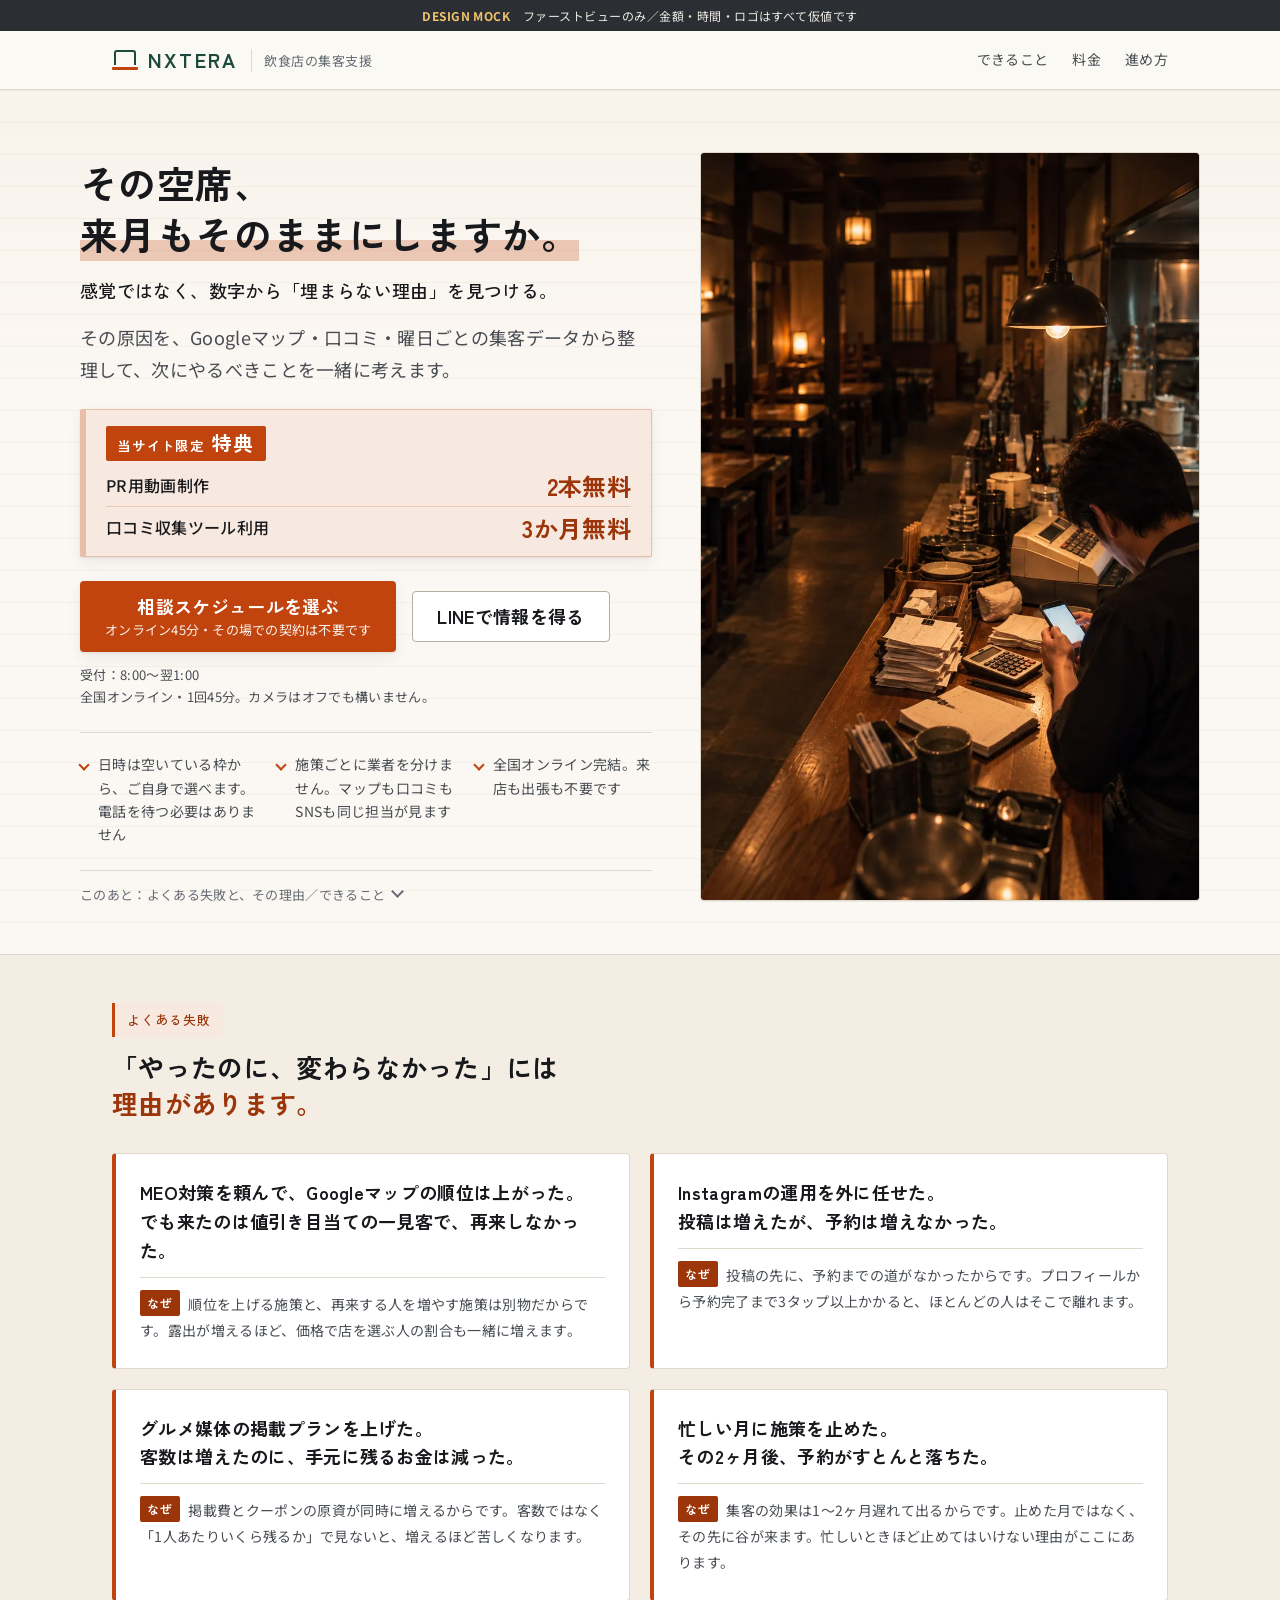
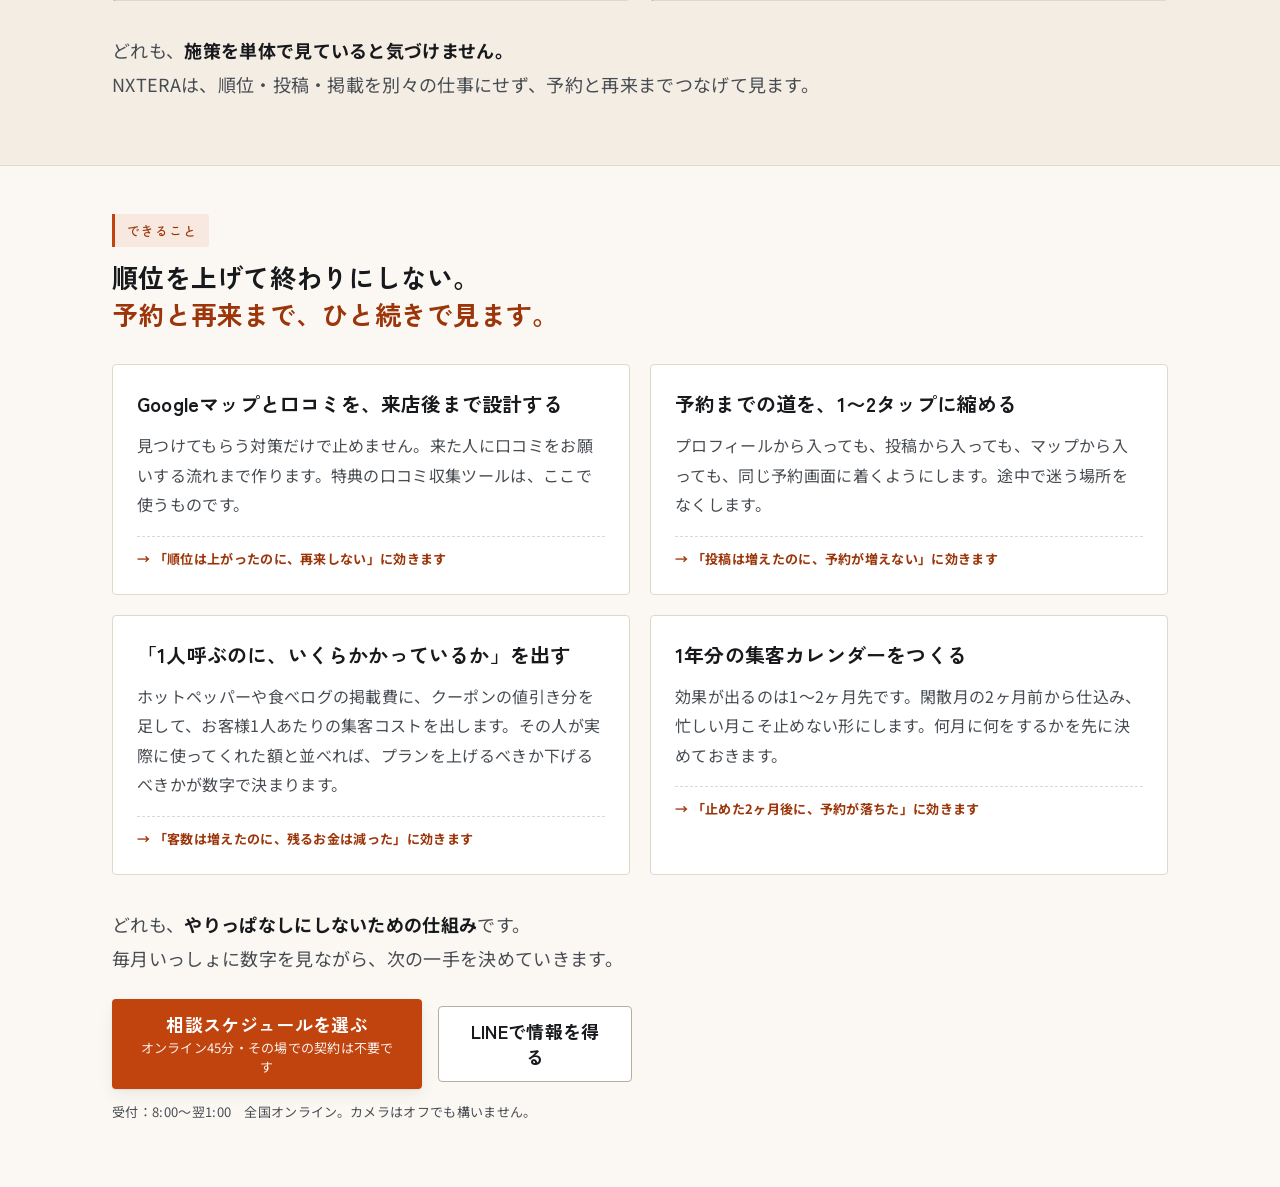
==== Duo_LPモック/01-shukyaku-inshoku.html @ 99664221 "Rewrite the unclear capability heading in plain words 「媒体費を、1人あたり残る額で判断する」は業界側の言葉で、読み手に伝わらない。 「媒体費」→" ====
<!doctype html>
<!--
  ============================================================
  NXTERA / 集客LP（飲食）— ファーストビューのみのデザインモックです。
  ページ全体ではなく、1画面目の見え方を確認するためのファイルです。

  【仮値の注記】
   - ロゴ「NXTERA」はテキスト仮置き。マークはCSS図形の仮組みです。
   - 相談時間「45分」は仮値です。
   - 受付時間「8:00〜翌1:00」は仮値です。時間帯を絞らず、
     営業実態の異なる店でも枠が見つかる形にしています。
   - 写真は使用していません（外部画像の読み込みなし）。PC右カラムは
     構図を示すためのインラインSVGの線画で、本番は同構図の写真に差し替え前提。
   - 実績数値（導入店舗数・削減率等）は意図的に一切掲載していません。
  ============================================================
-->
<html lang="ja">
<head>
<meta charset="utf-8">
<meta name="viewport" content="width=device-width, initial-scale=1">
<title>NXTERA｜集客LP（飲食）FVモック</title>
<link rel="preconnect" href="https://fonts.googleapis.com">
<link rel="preconnect" href="https://fonts.gstatic.com" crossorigin>
<link href="https://fonts.googleapis.com/css2?family=Noto+Sans+JP:wght@400;500;700&family=Zen+Kaku+Gothic+New:wght@400;500;700&display=swap" rel="stylesheet">
<link rel="stylesheet" href="tokens.css">
</head>
<body data-domain="inshoku">

<p class="mockflag"><b>DESIGN MOCK</b>　ファーストビューのみ／金額・時間・ロゴはすべて仮値です</p>

<header class="hd">
  <div class="wrap hd__in">
    <a class="logo" href="#"><span class="logo__mark" aria-hidden="true"></span>
      <span class="logo__txt">
        <span class="logo__type">NXTERA</span>
      </span>
      <span class="logo__sub">飲食店の集客支援</span>
    </a>
    <nav class="hd__nav">
      <a href="#">できること</a>
      <a href="#">料金</a>
      <a href="#">進め方</a>
    </nav>
  </div>
</header>

<main class="fv">
  <div class="wrap fv__in">

    <div>
      <h1 class="catch">その空席、<br><em>来月もそのままにしますか。</em></h1>

      <p class="catch-sub">感覚ではなく、数字から「埋まらない理由」を見つける。</p>

      <p class="sub">その原因を、Googleマップ・口コミ・曜日ごとの集客データから整理して、次にやるべきことを一緒に考えます。</p>

      <div class="komi komi--strong">
        <div class="komi__body">
          <p class="komi__lead"><span class="komi__lead-s">当サイト限定</span><span class="komi__lead-b">特典</span></p>
          <ul class="komi__list">
            <li><span class="komi__item">PR用動画制作</span><span class="komi__q">2本無料</span></li>
            <li><span class="komi__item">口コミ収集ツール利用</span><span class="komi__q">3か月無料</span></li>
          </ul>
        </div>
      </div>

      <div class="ctas">
        <a class="btn btn--main" href="05-shindan-yoyaku.html#yoyaku">相談スケジュールを選ぶ
          <span class="btn__note">オンライン45分・その場での契約は不要です</span>
        </a>
        <a class="btn btn--sub" href="#">LINEで情報を得る</a>
      </div>

      <p class="ctanote">受付：8:00〜翌1:00<br>全国オンライン・1回45分。カメラはオフでも構いません。</p>

      <div class="trust">
        <ul>
          <li>日時は空いている枠から、ご自身で選べます。電話を待つ必要はありません</li>
          <li>施策ごとに業者を分けません。マップも口コミもSNSも同じ担当が見ます</li>
          <li>全国オンライン完結。来店も出張も不要です</li>
        </ul>
      </div>


      <p class="more">このあと：よくある失敗と、その理由／できること</p>
    </div>

    <!-- ビジュアル枠：外部画像は一切読み込まず、インラインSVGの線画で構図を示す -->
    <aside class="shot" aria-label="閉店後のカウンターで締め作業をする店主の写真">
      <img class="shot__img" src="images/01-inshoku-hero-v.webp"
           width="880" height="1320" loading="eager" decoding="async"
           alt="閉店後の居酒屋のカウンター。消灯した客席を背に、伝票の束と電卓を前にしてスマートフォンを見る店主。">

    </aside>

  </div>
</main>

<section class="sec" id="shippai">
  <div class="wrap">
    <p class="eyebrow">よくある失敗</p>
    <h2 class="sec__h">「やったのに、変わらなかった」には<br><em>理由があります。</em></h2>

    <ul class="fails">
      <li class="fail">
        <p class="fail__q">MEO対策を頼んで、Googleマップの順位は上がった。<br>でも来たのは値引き目当ての一見客で、再来しなかった。</p>
        <p class="fail__a"><span class="fail__mark">なぜ</span>順位を上げる施策と、再来する人を増やす施策は別物だからです。露出が増えるほど、価格で店を選ぶ人の割合も一緒に増えます。</p>
      </li>
      <li class="fail">
        <p class="fail__q">Instagramの運用を外に任せた。<br>投稿は増えたが、予約は増えなかった。</p>
        <p class="fail__a"><span class="fail__mark">なぜ</span>投稿の先に、予約までの道がなかったからです。プロフィールから予約完了まで3タップ以上かかると、ほとんどの人はそこで離れます。</p>
      </li>
      <li class="fail">
        <p class="fail__q">グルメ媒体の掲載プランを上げた。<br>客数は増えたのに、手元に残るお金は減った。</p>
        <p class="fail__a"><span class="fail__mark">なぜ</span>掲載費とクーポンの原資が同時に増えるからです。客数ではなく「1人あたりいくら残るか」で見ないと、増えるほど苦しくなります。</p>
      </li>
      <li class="fail">
        <p class="fail__q">忙しい月に施策を止めた。<br>その2ヶ月後、予約がすとんと落ちた。</p>
        <p class="fail__a"><span class="fail__mark">なぜ</span>集客の効果は1〜2ヶ月遅れて出るからです。止めた月ではなく、その先に谷が来ます。忙しいときほど止めてはいけない理由がここにあります。</p>
      </li>
    </ul>

    <p class="sec__close">どれも、<b>施策を単体で見ていると気づけません。</b><br>
    NXTERAは、順位・投稿・掲載を別々の仕事にせず、予約と再来までつなげて見ます。</p>

  </div>
</section>

<section class="sec sec--alt" id="shien">
  <div class="wrap">
    <p class="eyebrow">できること</p>
    <h2 class="sec__h">順位を上げて終わりにしない。<br><em>予約と再来まで、ひと続きで見ます。</em></h2>

    <ul class="shien">
      <li class="card">
        <h3 class="card__h">Googleマップと口コミを、来店後まで設計する</h3>
        <p class="card__d">見つけてもらう対策だけで止めません。来た人に口コミをお願いする流れまで作ります。特典の口コミ収集ツールは、ここで使うものです。</p>
        <p class="card__to">「順位は上がったのに、再来しない」に効きます</p>
      </li>
      <li class="card">
        <h3 class="card__h">予約までの道を、1〜2タップに縮める</h3>
        <p class="card__d">プロフィールから入っても、投稿から入っても、マップから入っても、同じ予約画面に着くようにします。途中で迷う場所をなくします。</p>
        <p class="card__to">「投稿は増えたのに、予約が増えない」に効きます</p>
      </li>
      <li class="card">
        <h3 class="card__h">「1人呼ぶのに、いくらかかっているか」を出す</h3>
        <p class="card__d">ホットペッパーや食べログの掲載費に、クーポンの値引き分を足して、お客様1人あたりの集客コストを出します。その人が実際に使ってくれた額と並べれば、プランを上げるべきか下げるべきかが数字で決まります。</p>
        <p class="card__to">「客数は増えたのに、残るお金は減った」に効きます</p>
      </li>
      <li class="card">
        <h3 class="card__h">1年分の集客カレンダーをつくる</h3>
        <p class="card__d">効果が出るのは1〜2ヶ月先です。閑散月の2ヶ月前から仕込み、忙しい月こそ止めない形にします。何月に何をするかを先に決めておきます。</p>
        <p class="card__to">「止めた2ヶ月後に、予約が落ちた」に効きます</p>
      </li>
    </ul>

    <p class="sec__close">どれも、<b>やりっぱなしにしないための仕組み</b>です。<br>
    毎月いっしょに数字を見ながら、次の一手を決めていきます。</p>

    <div class="ctas ctas--center">
      <a class="btn btn--main" href="05-shindan-yoyaku.html#yoyaku">相談スケジュールを選ぶ
        <span class="btn__note">オンライン45分・その場での契約は不要です</span>
      </a>
      <a class="btn btn--sub" href="#">LINEで情報を得る</a>
    </div>
    <p class="ctanote ctanote--center">受付：8:00〜翌1:00　全国オンライン。カメラはオフでも構いません。</p>
  </div>
</section>

<!-- SP固定CTAバー：3ラベル -->
<nav class="bar" aria-label="主要アクション">
  <a class="bar__s" href="#">LINEで<br>情報</a>
  <a class="bar__p" href="05-shindan-yoyaku.html#yoyaku">日程を選ぶ<small>8:00〜翌1:00</small></a>
  <a class="bar__s" href="#shippai">よくある<br>失敗</a>
</nav>

</body>
</html>
---- Duo_LPモック/tokens.css ----
/* ============================================================
   NXTERA / デザイントークン + 共通コンポーネント
   これは「ファーストビューのみ」のデザインモック用スタイルです。
   数値・金額・時間はすべて仮値。実績数値は一切含みません。

   使い方:
     <body data-domain="inshoku|biyo|kotehi|shikin|shindan">
   トークン（--c-accent 系）の差し替えだけで領域を切り替えます。
   ============================================================ */

/* ---------- 1. Color ----------
   背景は紙のようなウォームオフホワイト。競合（MEO/SNS代行）に多い
   白地＋青紫グラデ＋蛍光オレンジCTAから距離を取るための土台。   */
:root{
  --c-bg:            #FAF8F4;   /* 紙 */
  --c-bg-sunk:       #F2EEE6;   /* 一段沈んだ面（帯・図の地） */
  --c-surface:       #FFFFFF;
  --c-ink:           #17191C;   /* 本文  on --c-bg = 約15.6:1 */
  --c-ink-2:         #474C52;   /* 副文  on --c-bg = 約8.4:1  */
  --c-ink-3:         #666C73;   /* 注記  on --c-bg = 約5.0:1  */
  --c-line:          #DED8CD;
  --c-line-strong:   #B6AE9F;

  /* ブランド色：深い墨緑。帳簿・実務・落ち着き。白文字で約10:1 */
  --c-brand:         #1E4A3D;
  --c-brand-deep:    #163A30;
  --c-brand-soft:    #E8EFEB;

  /* 領域アクセント（既定＝ブランド色） */
  --c-accent:        var(--c-brand);
  --c-accent-deep:   var(--c-brand-deep);
  --c-accent-soft:   var(--c-brand-soft);
  --c-on-accent:     #FFFFFF;

  /* 状態色 */
  --c-ok:            #1F6B45;
  --c-warn:          #8A5A12;
  --c-err:           #9B2C1F;
  --c-info:          #2B5C85;
  --c-focus:         #1B63C9;
  --c-disabled-bg:   #E6E2DA;
  --c-disabled-ink:  #8A8F95;   /* 非活性は意図的に低コントラスト */

  /* ---------- 2. Type ----------
     見出し = Zen Kaku Gothic New（字面が大きく、角がわずかに丸い。
     ゴシックの強さを保ちつつ威圧しない）
     本文  = Noto Sans JP（深夜のスマホ・小さめ表示でも読み負けない） */
  --f-head:'Zen Kaku Gothic New','Hiragino Kaku Gothic ProN','Yu Gothic Medium','Meiryo',sans-serif;
  --f-body:'Noto Sans JP','Hiragino Kaku Gothic ProN','Yu Gothic','Meiryo',sans-serif;
  --f-num:'Zen Kaku Gothic New','Helvetica Neue',Arial,sans-serif;

  /* 文字サイズ段階（本文は16px下限。40〜60代のオーナーが読者） */
  --fs-100: 12px;  /* 注記のみ。3行以上には使わない */
  --fs-200: 13px;
  --fs-300: 14px;
  --fs-400: 16px;  /* 本文 */
  --fs-500: 18px;
  --fs-600: 20px;
  --fs-700: 24px;
  --fs-800: clamp(26px, 7.2vw, 34px);   /* SPキャッチ */
  --fs-900: clamp(30px, 3.6vw, 46px);   /* PCキャッチ */

  --lh-tight: 1.34;
  --lh-base:  1.78;
  --ls-head:  0.01em;
  --ls-body:  0.02em;

  /* ---------- 3. Space（4px単位） ---------- */
  --s-1:4px;  --s-2:8px;  --s-3:12px; --s-4:16px; --s-5:20px;
  --s-6:24px; --s-8:32px; --s-10:40px; --s-12:48px; --s-16:64px;

  /* ---------- 4. Radius ----------
     角丸は最小限。丸め過ぎると「アプリっぽい軽さ」が出て
     コンサルの実務感が落ちるため、2/4/6pxの3段階だけ。 */
  --r-1:2px; --r-2:4px; --r-3:6px;

  /* ---------- 5. Shadow ----------
     影は"浮かせる"のではなく"紙が重なっている"程度。 */
  --sh-1:0 1px 0 rgba(23,25,28,.06);
  --sh-2:0 1px 2px rgba(23,25,28,.08), 0 6px 16px rgba(23,25,28,.06);
  --sh-bar:0 -1px 0 var(--c-line), 0 -8px 24px rgba(23,25,28,.08);

  --tap:48px;              /* 最小タップ領域 */
  --wrap:1120px;
  --bar-h:70px;            /* SP固定CTAバー高 */
}

/* ---------- 領域別トークン差し替え ---------- */
body[data-domain="inshoku"]{        /* 飲食：炭火・窯の赤茶。食欲と活気 */
  --c-accent:#C1440E; --c-accent-deep:#9C360A; --c-accent-soft:#F7E9E0;
  --c-bg:#FBF8F3; --c-bg-sunk:#F4EDE4;
}
body[data-domain="biyo"]{           /* 理美容：くすんだ青灰。清潔感と洗練 */
  --c-accent:#46707F; --c-accent-deep:#375A67; --c-accent-soft:#E6EDEF;
  --c-bg:#F9F9F7; --c-bg-sunk:#EFF0EE;
}
body[data-domain="kotehi"]{         /* 固定費：真鍮・書類の琥珀 */
  --c-accent:#9A6410; --c-accent-deep:#7C500B; --c-accent-soft:#F4ECDC;
}
body[data-domain="shikin"]{         /* 資金繰り：濃紺。金融機関の文脈 */
  --c-accent:#2F5D8C; --c-accent-deep:#264B71; --c-accent-soft:#E5EBF2;
}
body[data-domain="shindan"]{        /* 診断・予約：ブランド色そのまま */
  --c-accent:var(--c-brand); --c-accent-deep:var(--c-brand-deep);
  --c-accent-soft:var(--c-brand-soft);
}

/* ============================================================
   Base
   ============================================================ */
*,*::before,*::after{box-sizing:border-box;}
html,body{margin:0;padding:0;}
html{-webkit-text-size-adjust:100%;}
body{
  background:var(--c-bg);
  color:var(--c-ink);
  font-family:var(--f-body);
  font-size:var(--fs-400);
  line-height:var(--lh-base);
  letter-spacing:var(--ls-body);
  padding-bottom:calc(var(--bar-h) + env(safe-area-inset-bottom,0px));
}
@media (min-width:860px){ body{padding-bottom:0;} }
h1,h2,h3,p{margin:0;}
a{color:inherit;}
img{max-width:100%;}
:focus-visible{
  outline:3px solid var(--c-focus);
  outline-offset:2px;
  border-radius:var(--r-1);
}
.wrap{width:100%;max-width:var(--wrap);margin-inline:auto;padding-inline:var(--s-5);}
@media (min-width:860px){ .wrap{padding-inline:var(--s-8);} }

/* ============================================================
   Header / ロゴ
   ============================================================ */
.hd{
  border-bottom:1px solid var(--c-line);
  background:color-mix(in srgb, var(--c-bg) 88%, #fff);
  position:sticky; top:0; z-index:30;
  backdrop-filter:saturate(1.1) blur(6px);
}
.hd__in{display:flex;align-items:center;gap:var(--s-4);min-height:58px;}
/* ロゴ「NXTERA」。英字1語のため、旧案のカナ＋ラテン2段組みは解体した。
   マーク＝軒（店）と、その下に引かれた一本の線。
   ※このマークは旧名の語義に合わせて作ったもので、NXTERAとは意味が繋がらない。
     正式ロゴの制作時に見直す前提の仮組み。 */
.logo{display:flex;align-items:center;gap:10px;text-decoration:none;}
.logo__mark{width:26px;height:26px;position:relative;flex:none;}
.logo__mark::before{           /* 軒（店） */
  content:"";position:absolute;left:2px;top:3px;width:22px;height:15px;
  border:2px solid var(--c-brand);border-bottom:none;border-radius:3px 3px 0 0;
}
.logo__mark::after{            /* 足元の線 */
  content:"";position:absolute;left:0;bottom:3px;width:26px;height:3px;
  background:var(--c-accent);border-radius:1px;
}
.logo__txt{display:flex;flex-direction:column;gap:1px;}
.logo__type{                   /* 英字1語。カナ2段組みから単独表記に変更 */
  font-family:var(--f-head);font-weight:700;font-size:20px;
  letter-spacing:.11em;color:var(--c-brand);line-height:1.1;
}
.logo__sub{
  font-size:var(--fs-200);color:var(--c-ink-3);letter-spacing:.04em;
  padding-left:var(--s-3);margin-left:var(--s-1);
  border-left:1px solid var(--c-line);
}
@media (max-width:420px){
  .logo__sub{display:none;}   /* 375pxではサービス名を優先 */
}
.hd__nav{margin-left:auto;display:none;gap:var(--s-6);align-items:center;}
@media (min-width:860px){ .hd__nav{display:flex;} }
.hd__nav a{
  font-size:var(--fs-300);color:var(--c-ink-2);text-decoration:none;
  padding:var(--s-2) 0;border-bottom:2px solid transparent;
}
.hd__nav a:hover{color:var(--c-ink);border-bottom-color:var(--c-accent);}
.hd__tel{font-size:var(--fs-200);color:var(--c-ink-3);display:none;}
@media (min-width:1024px){ .hd__tel{display:block;} }

/* ============================================================
   First View
   ============================================================ */
.fv{position:relative;overflow:hidden;}
/* 地の質感：写真の代わりに、極薄の罫と斜光のみ。装飾は足さない。 */
.fv::before{
  content:"";position:absolute;inset:0;pointer-events:none;
  background:
    linear-gradient(180deg, color-mix(in srgb,var(--c-accent) 6%, transparent) 0%, transparent 42%),
    repeating-linear-gradient(0deg, transparent 0 31px, color-mix(in srgb,var(--c-line) 55%, transparent) 31px 32px);
  opacity:.5;
}
.fv__in{position:relative;padding:var(--s-8) 0 var(--s-6);}
@media (min-width:860px){
  .fv__in{
    display:grid;grid-template-columns:minmax(0,1fr) 380px;
    gap:var(--s-12);align-items:start;padding:var(--s-12) 0 var(--s-10);
  }
}
.eyebrow{
  display:inline-flex;align-items:center;gap:var(--s-2);
  font-family:var(--f-head);font-size:var(--fs-200);font-weight:500;
  letter-spacing:.08em;color:var(--c-accent-deep);
  padding:5px var(--s-3);background:var(--c-accent-soft);
  border-left:3px solid var(--c-accent);border-radius:0 var(--r-1) var(--r-1) 0;
}
.catch{
  font-family:var(--f-head);font-weight:700;
  font-size:var(--fs-800);line-height:var(--lh-tight);
  letter-spacing:var(--ls-head);margin-top:var(--s-5);
  text-wrap:balance;
}
@media (min-width:860px){ .catch{font-size:var(--fs-900);} }
.catch-sub{                    /* キャッチ直下の一行。言い切りの姿勢を短く置く */
  margin-top:var(--s-3);
  font-family:var(--f-head);font-weight:500;
  font-size:var(--fs-400);line-height:1.6;letter-spacing:.02em;
  color:var(--c-ink);
}
@media (min-width:860px){ .catch-sub{font-size:var(--fs-500);margin-top:var(--s-4);} }
.catch em{
  font-style:normal;
  background:linear-gradient(transparent 62%, color-mix(in srgb,var(--c-accent) 26%, transparent) 62%);
}
.sub{
  margin-top:var(--s-4);color:var(--c-ink-2);
  font-size:var(--fs-400);line-height:var(--lh-base);max-width:34em;
}
@media (min-width:860px){ .sub{font-size:var(--fs-500);} }

/* 「込み」帯：請求が増えない約束。FVで最も誤解されたくない要素なので
   ボタンではなく"伝票の帯"として扱う。 */
.komi{
  margin-top:var(--s-6);display:flex;gap:var(--s-3);align-items:flex-start;
  background:var(--c-surface);border:1px solid var(--c-line);
  border-left:4px solid var(--c-accent);border-radius:var(--r-1);
  padding:var(--s-4);box-shadow:var(--sh-1);
}
.komi__tag{
  font-family:var(--f-head);font-weight:700;font-size:var(--fs-200);
  color:var(--c-on-accent);background:var(--c-accent);
  padding:3px 9px;border-radius:var(--r-1);flex:none;letter-spacing:.06em;
  margin-top:2px;
}
.komi__txt{font-size:var(--fs-300);line-height:1.7;color:var(--c-ink);}
@media (min-width:860px){ .komi__txt{font-size:var(--fs-400);} }

/* 込み帯の強調版（.komi--strong）
   景品ではなく「取引内容」として大きく打つための型。
   上限規制がかからないぶん、遠慮せず面積と級数を与えてよい箇所。 */
.komi--strong{
  background:var(--c-accent-soft);
  border-color:color-mix(in srgb,var(--c-accent) 26%, transparent);
  border-left-width:6px;
  padding:var(--s-4) var(--s-5);
  gap:var(--s-4);
  box-shadow:var(--sh-2);
}
/* 強調版はタグを使わず、リード行そのものを見出しとして立てる。
   「特典」がタグとリードで重複していたため、タグ側を廃止した。 */
.komi--strong{ gap:0; }
.komi__body{ flex:1 1 auto; min-width:0; }
.komi__lead{               /* 「当サイト限定」＋「特典」を1枚の帯として塗る */
  display:inline-flex; align-items:baseline; gap:var(--s-2);
  background:var(--c-accent); color:var(--c-on-accent);
  padding:5px 12px 6px; border-radius:var(--r-1);
  font-family:var(--f-head); font-weight:700; line-height:1.2;
}
.komi__lead-s{ font-size:var(--fs-200); letter-spacing:.1em; }
.komi__lead-b{ font-size:var(--fs-500); letter-spacing:.06em; }
.komi__list{ list-style:none; margin:var(--s-3) 0 0; padding:0; display:flex; flex-direction:column; gap:var(--s-2); }
.komi__list li{
  display:flex; align-items:baseline; gap:var(--s-2);
  padding-bottom:var(--s-2);
  border-bottom:1px solid color-mix(in srgb,var(--c-accent) 20%, transparent);
}
.komi__list li:last-child{ border-bottom:0; padding-bottom:0; }
.komi__list li{ align-items:flex-start; }
.komi__item{ font-size:var(--fs-400); font-weight:500; color:var(--c-ink); line-height:1.5; }
.komi__item small{           /* 専門用語を避けた言い換え。何がどこで使えるかを書く */
  display:block; margin-top:3px; font-size:var(--fs-200); font-weight:400;
  color:var(--c-ink-2); line-height:1.6;
}
.komi__q{
  margin-top:1px; margin-left:auto; font-family:var(--f-head); font-weight:700;
  font-size:var(--fs-600); line-height:1; color:var(--c-accent-deep);
  font-variant-numeric:tabular-nums; white-space:nowrap;
}
.komi__note{ margin-top:var(--s-3); font-size:var(--fs-200); color:var(--c-ink-2); line-height:1.6; }
@media (min-width:860px){
  .komi--strong .komi__lead-b{ font-size:var(--fs-600); }
  .komi__q{ font-size:var(--fs-700); }
}

.ctanote{                      /* CTAの直下に受付時間を置く。枠の広さ自体が訴求のため */
  margin-top:var(--s-3); font-size:var(--fs-200);
  color:var(--c-ink-2); line-height:1.7;
}

/* ---------- セクション（FVより下） ---------- */
.sec{
  background:var(--c-bg-sunk);
  border-top:1px solid var(--c-line);
  padding:var(--s-10) 0 var(--s-12);
}
.sec__h{
  font-family:var(--f-head);font-weight:700;
  font-size:clamp(20px,5.2vw,26px);line-height:1.4;
  letter-spacing:var(--ls-head);margin-top:var(--s-3);
  text-wrap:balance;
}
.sec__h em{font-style:normal;color:var(--c-accent-deep);}
.sec__close{
  margin-top:var(--s-8);font-size:var(--fs-400);line-height:1.9;color:var(--c-ink-2);
}
.sec__close b{font-weight:700;color:var(--c-ink);}

/* 失敗の構造：症状（太字）と、その理由（なぜ）の2段で1件 */
.fails{
  list-style:none;margin:var(--s-8) 0 0;padding:0;
  display:grid;gap:var(--s-4);
}
.fail{
  background:var(--c-surface);
  border:1px solid var(--c-line);border-left:4px solid var(--c-accent);
  border-radius:var(--r-2);padding:var(--s-5);
}
.fail__q{
  font-family:var(--f-head);font-weight:700;
  font-size:var(--fs-400);line-height:1.6;color:var(--c-ink);
}
.fail__a{
  margin-top:var(--s-3);padding-top:var(--s-3);
  border-top:1px solid var(--c-line);
  font-size:var(--fs-300);line-height:1.85;color:var(--c-ink-2);
}
.fail__mark{
  display:inline-block;margin-right:var(--s-2);
  font-family:var(--f-head);font-weight:700;font-size:var(--fs-100);
  letter-spacing:.1em;color:var(--c-on-accent);background:var(--c-accent-deep);
  padding:2px 7px;border-radius:var(--r-1);vertical-align:2px;
}
.ctas--center{max-width:520px;}
.ctanote--center{max-width:520px;}
@media (min-width:860px){
  .sec{padding:var(--s-12) 0 var(--s-16);}
  .fails{grid-template-columns:repeat(2,1fr);gap:var(--s-5);}
  .fail{padding:var(--s-6);}
  .fail__q{font-size:var(--fs-500);}
  .sec__close{font-size:var(--fs-500);}
}

/* できること：失敗セクションと交互に地色を変えて、境目を作る */
.sec--alt{background:var(--c-bg);}

.shien{list-style:none;margin:var(--s-8) 0 0;padding:0;display:grid;gap:var(--s-4);}
.card{
  background:var(--c-surface);border:1px solid var(--c-line);
  border-radius:var(--r-2);padding:var(--s-5);
}
.card__h{
  font-family:var(--f-head);font-weight:700;
  font-size:var(--fs-500);line-height:1.5;color:var(--c-ink);
  letter-spacing:var(--ls-head);
}
.card__d{margin-top:var(--s-3);font-size:var(--fs-300);line-height:1.85;color:var(--c-ink-2);}
.card__to{                     /* どの失敗に効くかを明示して、前のセクションを回収する */
  margin-top:var(--s-4);padding-top:var(--s-3);
  border-top:1px dashed var(--c-line);
  font-size:var(--fs-200);line-height:1.6;color:var(--c-accent-deep);font-weight:700;
}
.card__to::before{content:"→ ";}
@media (min-width:860px){
  .shien{grid-template-columns:repeat(2,1fr);gap:var(--s-5);}
  .card{padding:var(--s-6);}
  .card__h{font-size:var(--fs-600);}
  .card__d{font-size:var(--fs-400);}
}

/* ---------- Buttons ---------- */
.ctas{margin-top:var(--s-6);display:flex;flex-direction:column;gap:var(--s-3);}
@media (min-width:860px){
  .ctas{flex-direction:row;align-items:center;gap:var(--s-4);}
}
.btn{
  display:inline-flex;flex-direction:column;align-items:center;justify-content:center;
  min-height:var(--tap);padding:var(--s-3) var(--s-6);
  font-family:var(--f-head);font-weight:700;font-size:var(--fs-500);
  text-decoration:none;border-radius:var(--r-2);border:1px solid transparent;
  cursor:pointer;transition:background .15s ease, border-color .15s ease, transform .06s ease;
  text-align:center;line-height:1.4;
}
.btn__note{font-family:var(--f-body);font-weight:400;font-size:var(--fs-200);opacity:.92;margin-top:2px;letter-spacing:.02em;}
.btn--main{
  background:var(--c-accent);color:var(--c-on-accent);
  box-shadow:var(--sh-2);min-height:56px;
}
.btn--main:hover{background:var(--c-accent-deep);}
.btn--main:active{transform:translateY(1px);box-shadow:var(--sh-1);}
.btn--sub{
  background:var(--c-surface);color:var(--c-ink);
  border-color:var(--c-line-strong);
}
.btn--sub:hover{background:var(--c-bg-sunk);border-color:var(--c-ink-3);}
.btn--sub:active{transform:translateY(1px);}
.btn--ghost{background:transparent;color:var(--c-accent-deep);border-color:transparent;text-decoration:underline;text-underline-offset:4px;}
.btn[disabled],.btn[aria-disabled="true"]{
  background:var(--c-disabled-bg);color:var(--c-disabled-ink);
  border-color:transparent;box-shadow:none;cursor:not-allowed;
}

/* ---------- 信頼の補助テキスト ---------- */
.trust{
  margin-top:var(--s-6);padding-top:var(--s-5);
  border-top:1px solid var(--c-line);
  display:grid;gap:var(--s-3);
}
@media (min-width:860px){ .trust{grid-template-columns:repeat(3,1fr);gap:var(--s-5);} }
.trust li{
  list-style:none;display:flex;gap:10px;align-items:flex-start;
  font-size:var(--fs-300);line-height:1.66;color:var(--c-ink-2);
}
.trust ul{margin:0;padding:0;display:contents;}
.trust li::before{
  content:"";flex:none;width:8px;height:8px;margin-top:8px;
  border-left:2px solid var(--c-accent);border-bottom:2px solid var(--c-accent);
  transform:rotate(-45deg);
}

/* ---------- ビジュアル枠（イラスト＋撮影指示） ----------
   写真は使えないため、構図と被写体が伝わる線画をインラインSVGで置く。
   本番では同じ構図の写真に差し替える前提。指示は枠の下に残す。 */
.shot{
  position:relative;border:1px solid var(--c-line);border-radius:var(--r-2);
  background:var(--c-surface);overflow:hidden;display:none;
  flex-direction:column;box-shadow:var(--sh-1);
}
@media (min-width:860px){ .shot{display:flex;} }
.shot__fig{display:block;width:100%;height:auto;background:var(--c-bg-sunk);}
.shot__img{                    /* 写真版。既定は横位置3:2 */
  display:block;width:100%;height:auto;aspect-ratio:3/2;object-fit:cover;
  background:var(--c-bg-sunk);
}
/* 飲食は縦位置に差し替え済み。右カラムの高さが左の文字カラムに近づき、
   キャプションを外したあとの縦の余白が埋まる。 */
body[data-domain="inshoku"] .shot__img{aspect-ratio:2/3;}
.shot__label{
  position:absolute;top:10px;left:10px;z-index:2;
  font-size:var(--fs-100);letter-spacing:.08em;color:var(--c-ink-2);
  background:var(--c-surface);border:1px solid var(--c-line);
  padding:2px 8px;border-radius:var(--r-1);
}
.shot__cap{padding:var(--s-4) var(--s-5) var(--s-5);border-top:1px solid var(--c-line);}
.shot__t{font-family:var(--f-head);font-weight:700;font-size:var(--fs-300);color:var(--c-ink);}
.shot__d{font-size:var(--fs-200);line-height:1.7;color:var(--c-ink-2);margin-top:var(--s-2);}
.shot__d b{font-weight:700;color:var(--c-ink);}

/* ---------- イラスト共通クラス（色はトークンから取る） ----------
   ※ SVGのプレゼンテーション属性では var() が効かないため、
     必ずクラスで塗り・線を指定する。 */
.il-bg{fill:var(--c-bg-sunk);}
.il-s{                                   /* 線画の基本ストローク */
  fill:none;stroke:var(--c-ink);stroke-opacity:.82;stroke-width:1.7;
  stroke-linejoin:round;stroke-linecap:round;
}
.il-s--thin{stroke-width:1.1;stroke-opacity:.5;}
.il-pa{fill:#FFFFFF;}                    /* 紙・白面（.il-s の後に定義） */
.il-acc{fill:var(--c-accent);}
.il-accd{fill:var(--c-accent-deep);}
.il-accs{fill:var(--c-accent-soft);}
.il-ink06{fill:var(--c-ink);fill-opacity:.06;}
.il-ink12{fill:var(--c-ink);fill-opacity:.12;}
.il-ink20{fill:var(--c-ink);fill-opacity:.20;}
.il-glow{fill:var(--c-accent);fill-opacity:.12;}
.il-glow2{fill:var(--c-accent);fill-opacity:.24;}
.il-vline{stroke:var(--c-ink);stroke-opacity:.08;stroke-width:1;}
.il-txt{fill:var(--c-ink-3);font-family:var(--f-body);font-size:9px;letter-spacing:.06em;}
/* SP用：1行の撮影メモ */
.shotnote{
  margin-top:var(--s-5);font-size:var(--fs-100);color:var(--c-ink-3);
  border-left:2px solid var(--c-line-strong);padding-left:var(--s-3);line-height:1.6;
}
@media (min-width:860px){ .shotnote{display:none;} }

/* ---------- 続きの示唆 ---------- */
.more{
  margin-top:var(--s-6);padding:var(--s-3) 0 var(--s-2);
  border-top:1px solid var(--c-line);
  display:flex;align-items:center;gap:var(--s-2);
  font-size:var(--fs-200);color:var(--c-ink-3);
}
.more::after{
  content:"";width:9px;height:9px;flex:none;
  border-right:2px solid var(--c-ink-3);border-bottom:2px solid var(--c-ink-3);
  transform:translateY(-3px) rotate(45deg);
}

/* ============================================================
   担当者カード（.who）
   人の要素。写真は使えないためインラインSVGの線画を置く。
   資金繰りのように「人に言いにくい相談」をする領域で、キャッチの直後に使う。
   ============================================================ */
.who{
  display:flex;gap:var(--s-4);align-items:center;margin-top:var(--s-6);
  padding:var(--s-4);background:var(--c-surface);
  border:1px solid var(--c-line);border-left:3px solid var(--c-accent);
  border-radius:var(--r-1);box-shadow:var(--sh-1);
}
.who__fig{
  width:132px;height:72px;flex:none;border-radius:var(--r-1);
  background:var(--c-bg-sunk);border:1px solid var(--c-line);
}
@media (min-width:860px){ .who__fig{width:168px;height:84px;} }
.who__name{font-family:var(--f-head);font-weight:700;font-size:var(--fs-500);line-height:1.3;}
.who__kari{font-family:var(--f-body);font-weight:400;font-size:var(--fs-200);color:var(--c-ink-3);}
.who__role{font-size:var(--fs-200);color:var(--c-ink-2);letter-spacing:.04em;}

/* ============================================================
   支援の範囲（.scope）
   「どこまでやって、どこからはやらないか」を、条件やCTAより上に置くための枠。
   ============================================================ */
.scope{
  margin-top:var(--s-6);border:1px solid var(--c-line-strong);
  border-radius:var(--r-2);background:var(--c-surface);padding:var(--s-5);
}
.scope__t{
  font-family:var(--f-head);font-weight:700;font-size:var(--fs-300);
  letter-spacing:.06em;color:var(--c-accent-deep);
  padding-bottom:var(--s-3);margin-bottom:var(--s-3);border-bottom:1px solid var(--c-line);
}
.scope ul{margin:0;padding:0;list-style:none;display:grid;gap:var(--s-3);}
.scope li{display:flex;gap:10px;align-items:flex-start;font-size:var(--fs-400);line-height:1.7;}
.scope li::before{
  content:"";flex:none;width:9px;height:9px;margin-top:9px;
  border-left:2px solid var(--c-accent);border-bottom:2px solid var(--c-accent);
  transform:rotate(-45deg);
}

/* ============================================================
   資金繰り表（.sheet）＋ 山谷の折れ線（.ch-*）
   数字は人より下。PCでは右カラムを一段下げ、視線が人→数字の順になるようにする。
   ============================================================ */
.sheet{
  display:none;background:var(--c-surface);border:1px solid var(--c-line);
  border-radius:var(--r-2);padding:var(--s-5);position:relative;box-shadow:var(--sh-1);
}
@media (min-width:860px){ .sheet{display:block;margin-top:190px;} }
.sheet__label{
  position:absolute;top:-11px;left:12px;font-size:var(--fs-100);
  letter-spacing:.08em;color:var(--c-ink-2);background:var(--c-bg);
  border:1px solid var(--c-line);padding:2px 8px;border-radius:var(--r-1);
}
.sheet__t{font-family:var(--f-head);font-weight:700;font-size:var(--fs-300);}
.sheet__note{margin-top:var(--s-3);font-size:var(--fs-100);color:var(--c-ink-3);line-height:1.7;}
.chart{display:block;width:100%;height:auto;margin-top:var(--s-3);}
.ch-ax{stroke:var(--c-line);stroke-width:1;}
.ch-in{fill:none;stroke:var(--c-accent);stroke-width:2.2;stroke-linejoin:round;stroke-linecap:round;}
.ch-out{fill:none;stroke:var(--c-ink);stroke-opacity:.5;stroke-width:1.8;stroke-dasharray:5 4;stroke-linejoin:round;}
.ch-gap{fill:var(--c-warn);fill-opacity:.10;}
.ch-gapline{stroke:var(--c-warn);stroke-width:1.3;stroke-dasharray:3 3;}
.ch-dot-in{fill:#fff;stroke:var(--c-accent);stroke-width:2;}
.ch-dot-out{fill:#fff;stroke:var(--c-ink);stroke-opacity:.5;stroke-width:1.8;}
.ch-t{fill:var(--c-ink-3);font-family:var(--f-body);font-size:9px;}
.ch-lbl{fill:var(--c-warn);font-family:var(--f-head);font-size:9.5px;font-weight:700;}
.ch-key{display:flex;gap:var(--s-4);margin-top:var(--s-2);font-size:var(--fs-100);color:var(--c-ink-2);}
.ch-key i{display:inline-block;width:14px;height:0;border-top:2px solid var(--c-accent);margin-right:6px;vertical-align:4px;}
.ch-key i.d{border-top:2px dashed var(--c-ink);opacity:.5;}

/* ============================================================
   領域別の振れ幅（トークン以外の上書きは、この層に集約する）
   ============================================================ */
/* 資金繰り：装飾を一段落とす。切迫している人は装飾を見ない。 */
body[data-domain="shikin"] .fv::before{opacity:.28;background-image:none;}
body[data-domain="shikin"] .catch{line-height:1.42;}

/* 理美容：4枚のうち最も静か。線を細く、余白を広く、絵の面積を大きく。 */
body[data-domain="biyo"]{--c-line:#E4E5E2;}
body[data-domain="biyo"] .fv::before{opacity:.22;}
body[data-domain="biyo"] .catch{letter-spacing:.03em;line-height:1.4;}
body[data-domain="biyo"] .komi,
body[data-domain="biyo"] .ctas,
body[data-domain="biyo"] .trust{margin-top:var(--s-8);}
body[data-domain="biyo"] .trust{padding-top:var(--s-6);}
body[data-domain="biyo"] .il-s{stroke-width:1.25;stroke-opacity:.62;}
body[data-domain="biyo"] .il-s--thin{stroke-width:.9;stroke-opacity:.38;}
@media (min-width:860px){
  body[data-domain="biyo"] .fv__in{grid-template-columns:minmax(0,1fr) 440px;gap:var(--s-16);}
}
/* 飲食：右カラムは写真1枚のみ（キャプションを外した）。
   縦に切ると奥の客席が切れて「閉店後」が伝わらなくなるため、比率は3:2のまま。
   代わりに幅を広げ、余った縦方向は上下に振り分けて中央に置く。 */
@media (min-width:860px){
  body[data-domain="inshoku"] .fv__in{
    grid-template-columns:minmax(0,1fr) 360px;
    align-items:center;
  }
}
@media (min-width:1000px){
  body[data-domain="inshoku"] .fv__in{grid-template-columns:minmax(0,1fr) 440px;}
}
@media (min-width:1120px){
  body[data-domain="inshoku"] .fv__in{grid-template-columns:minmax(0,1fr) 500px;}
}
/* キャッチ「来月もそのままにしますか。」は13文字。
   左カラムの実寸を13文字で割った値を上限にして、2行で固定する。
   （860〜999pxは左カラムが最も狭くなるため、右カラムを360pxに絞ってある） */
body[data-domain="inshoku"] .catch{font-size:min(6.6vw, 25px);}
@media (min-width:860px){
  body[data-domain="inshoku"] .catch{font-size:clamp(27px, 3.1vw, 38px);}
}
@media (min-width:1120px){
  body[data-domain="biyo"] .fv__in{grid-template-columns:minmax(0,1fr) 520px;}
}
/* SPでも絵を見せる（この業種だけ）。横長の帯で、FV高さは1.2画面以内に収める。 */
@media (max-width:859px){
  body[data-domain="biyo"] .fv__in{display:flex;flex-direction:column;}
  body[data-domain="biyo"] .shot{display:flex;order:-1;margin-bottom:var(--s-5);}
  body[data-domain="biyo"] .shot__fig{height:104px;}
  body[data-domain="biyo"] .shot__cap{display:none;}
  body[data-domain="biyo"] .shot__label{top:8px;left:8px;}
}

/* ============================================================
   SP固定CTAバー（3ラベル・44px以上）
   ============================================================ */
.bar{
  position:fixed;left:0;right:0;bottom:0;z-index:60;
  background:var(--c-surface);box-shadow:var(--sh-bar);
  padding:8px 10px calc(8px + env(safe-area-inset-bottom,0px));
  display:grid;grid-template-columns:1fr 1.32fr 1fr;gap:8px;
}
@media (min-width:860px){ .bar{display:none;} }
.bar a{
  display:flex;flex-direction:column;align-items:center;justify-content:center;
  min-height:52px;border-radius:var(--r-2);text-decoration:none;
  font-family:var(--f-head);font-weight:700;font-size:var(--fs-300);
  line-height:1.3;text-align:center;padding:4px 2px;
}
.bar__s{background:var(--c-surface);color:var(--c-ink);border:1px solid var(--c-line-strong);}
.bar__s:active{background:var(--c-bg-sunk);}
.bar__p{background:var(--c-accent);color:var(--c-on-accent);font-size:var(--fs-400);}
.bar__p:active{background:var(--c-accent-deep);}
.bar small{display:block;font-family:var(--f-body);font-weight:400;font-size:10px;opacity:.9;letter-spacing:0;}

/* ============================================================
   SP（〜859px）最終調整
   FVを概ね1〜1.2画面に収めるための詰め。本文16pxは維持し、
   削るのは余白と行間だけにする（可読性を落とさない）。
   ============================================================ */
@media (max-width:859px){
  .fv__in{padding-top:var(--s-6);padding-bottom:var(--s-5);}
  .sub{line-height:1.72;}
  .komi{margin-top:var(--s-5);padding:var(--s-3) var(--s-4);}
  .ctas{margin-top:var(--s-5);}
  .trust{margin-top:var(--s-5);padding-top:var(--s-4);gap:var(--s-2);}
  .shotnote{margin-top:var(--s-4);}
  .more{margin-top:var(--s-4);}
}

/* ---------- モック用の注記バッジ ---------- */
.mockflag{
  background:#2B2E33;color:#EDEAE4;font-size:var(--fs-100);
  letter-spacing:.04em;padding:6px var(--s-5);text-align:center;line-height:1.6;
}
.mockflag b{color:#F0C36D;font-weight:700;}
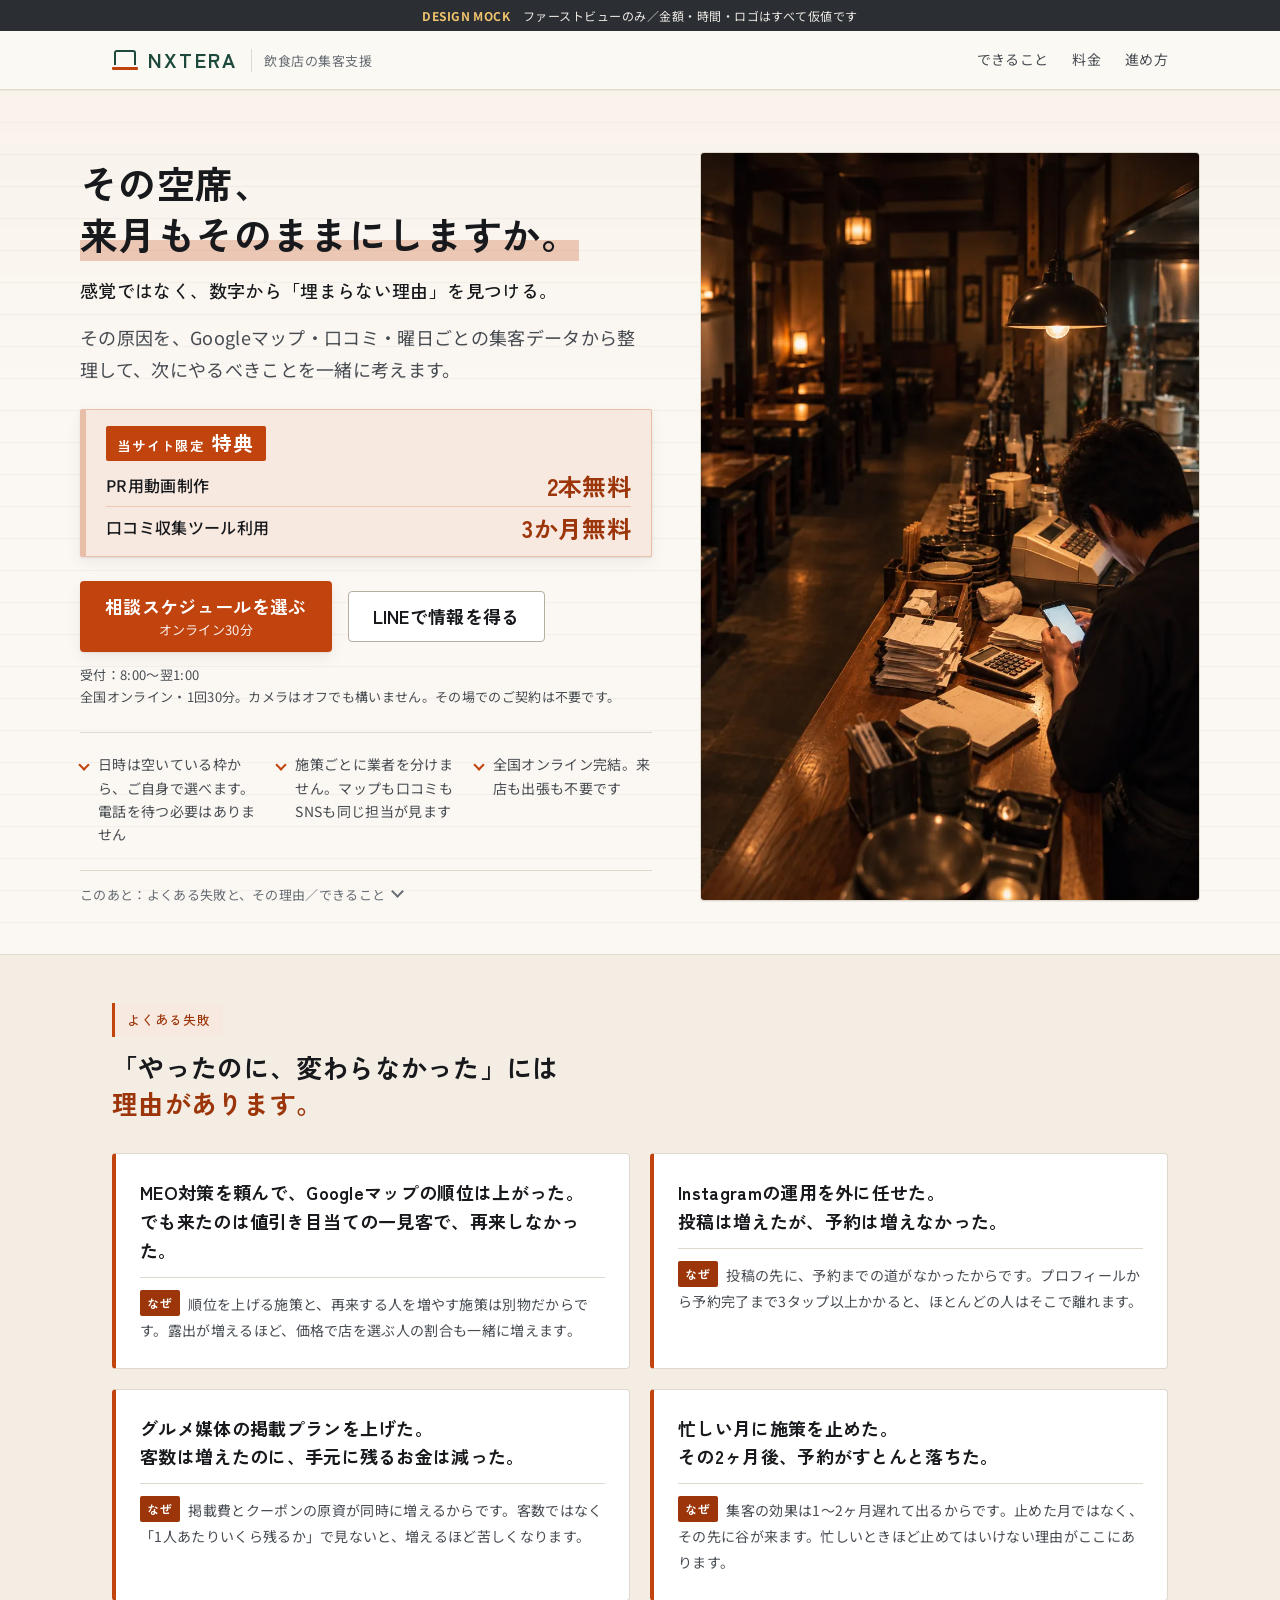
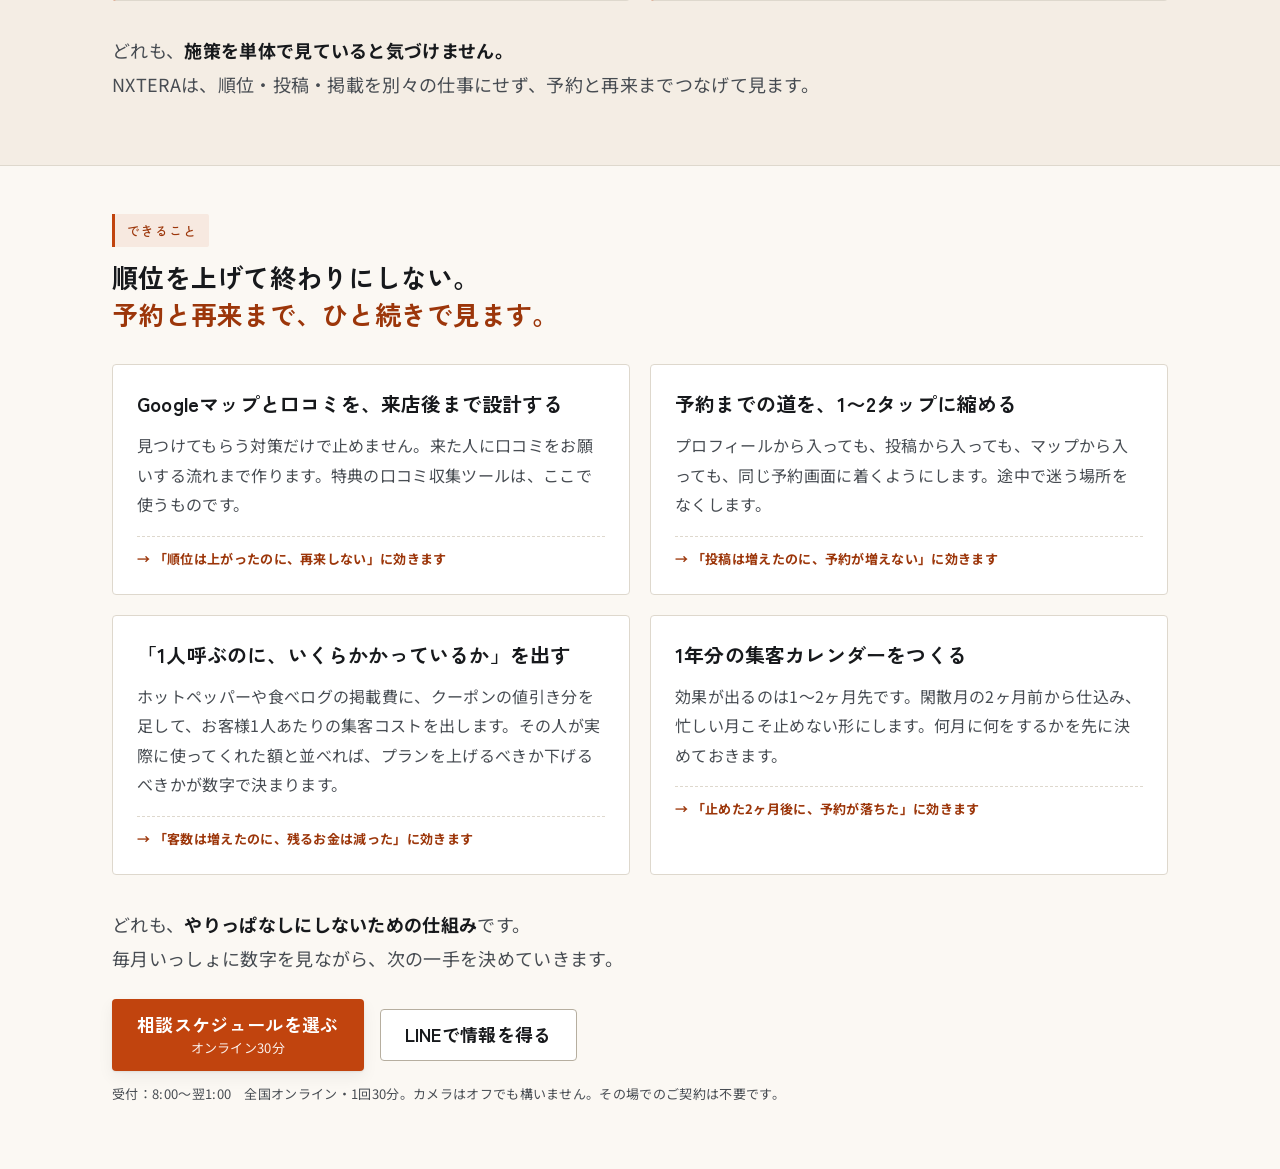
==== commit 9878aa1f: "Shorten the consultation to 30 minutes and stop the CTA text wrapping - 相談時間を45分から30分に（申し込みのハードルを下げる" ====
--- a/Duo_LPモック/01-shukyaku-inshoku.html
+++ b/Duo_LPモック/01-shukyaku-inshoku.html
@@ -6,7 +6,7 @@
 
   【仮値の注記】
    - ロゴ「NXTERA」はテキスト仮置き。マークはCSS図形の仮組みです。
-   - 相談時間「45分」は仮値です。
+   - 相談時間「30分」は仮値です。
    - 受付時間「8:00〜翌1:00」は仮値です。時間帯を絞らず、
      営業実態の異なる店でも枠が見つかる形にしています。
    - 写真は使用していません（外部画像の読み込みなし）。PC右カラムは
@@ -66,12 +66,12 @@
 
       <div class="ctas">
         <a class="btn btn--main" href="05-shindan-yoyaku.html#yoyaku">相談スケジュールを選ぶ
-          <span class="btn__note">オンライン45分・その場での契約は不要です</span>
+          <span class="btn__note">オンライン30分</span>
         </a>
         <a class="btn btn--sub" href="#">LINEで情報を得る</a>
       </div>
 
-      <p class="ctanote">受付：8:00〜翌1:00<br>全国オンライン・1回45分。カメラはオフでも構いません。</p>
+      <p class="ctanote">受付：8:00〜翌1:00<br>全国オンライン・1回30分。カメラはオフでも構いません。その場でのご契約は不要です。</p>
 
       <div class="trust">
         <ul>
@@ -159,11 +159,11 @@
 
     <div class="ctas ctas--center">
       <a class="btn btn--main" href="05-shindan-yoyaku.html#yoyaku">相談スケジュールを選ぶ
-        <span class="btn__note">オンライン45分・その場での契約は不要です</span>
+        <span class="btn__note">オンライン30分</span>
       </a>
       <a class="btn btn--sub" href="#">LINEで情報を得る</a>
     </div>
-    <p class="ctanote ctanote--center">受付：8:00〜翌1:00　全国オンライン。カメラはオフでも構いません。</p>
+    <p class="ctanote ctanote--center">受付：8:00〜翌1:00　全国オンライン・1回30分。カメラはオフでも構いません。その場でのご契約は不要です。</p>
   </div>
 </section>
 
--- a/Duo_LPモック/tokens.css
+++ b/Duo_LPモック/tokens.css
@@ -341,8 +341,8 @@
   letter-spacing:.1em;color:var(--c-on-accent);background:var(--c-accent-deep);
   padding:2px 7px;border-radius:var(--r-1);vertical-align:2px;
 }
-.ctas--center{max-width:520px;}
-.ctanote--center{max-width:520px;}
+.ctas--center{max-width:680px;}
+.ctanote--center{max-width:680px;}
 @media (min-width:860px){
   .sec{padding:var(--s-12) 0 var(--s-16);}
   .fails{grid-template-columns:repeat(2,1fr);gap:var(--s-5);}
@@ -381,7 +381,9 @@
 /* ---------- Buttons ---------- */
 .ctas{margin-top:var(--s-6);display:flex;flex-direction:column;gap:var(--s-3);}
 @media (min-width:860px){
-  .ctas{flex-direction:row;align-items:center;gap:var(--s-4);}
+  /* 左カラムが狭い幅では2つ並べると文字が折れるため、入らなければ改行させる */
+  .ctas{flex-direction:row;align-items:center;gap:var(--s-4);flex-wrap:wrap;}
+  .ctas > .btn{flex:0 1 auto;}
 }
 .btn{
   display:inline-flex;flex-direction:column;align-items:center;justify-content:center;
@@ -391,7 +393,7 @@
   cursor:pointer;transition:background .15s ease, border-color .15s ease, transform .06s ease;
   text-align:center;line-height:1.4;
 }
-.btn__note{font-family:var(--f-body);font-weight:400;font-size:var(--fs-200);opacity:.92;margin-top:2px;letter-spacing:.02em;}
+.btn__note{font-family:var(--f-body);font-weight:400;font-size:var(--fs-200);opacity:.92;margin-top:2px;letter-spacing:.02em;white-space:nowrap;}
 .btn--main{
   background:var(--c-accent);color:var(--c-on-accent);
   box-shadow:var(--sh-2);min-height:56px;
@@ -399,6 +401,7 @@
 .btn--main:hover{background:var(--c-accent-deep);}
 .btn--main:active{transform:translateY(1px);box-shadow:var(--sh-1);}
 .btn--sub{
+  white-space:nowrap;
   background:var(--c-surface);color:var(--c-ink);
   border-color:var(--c-line-strong);
 }
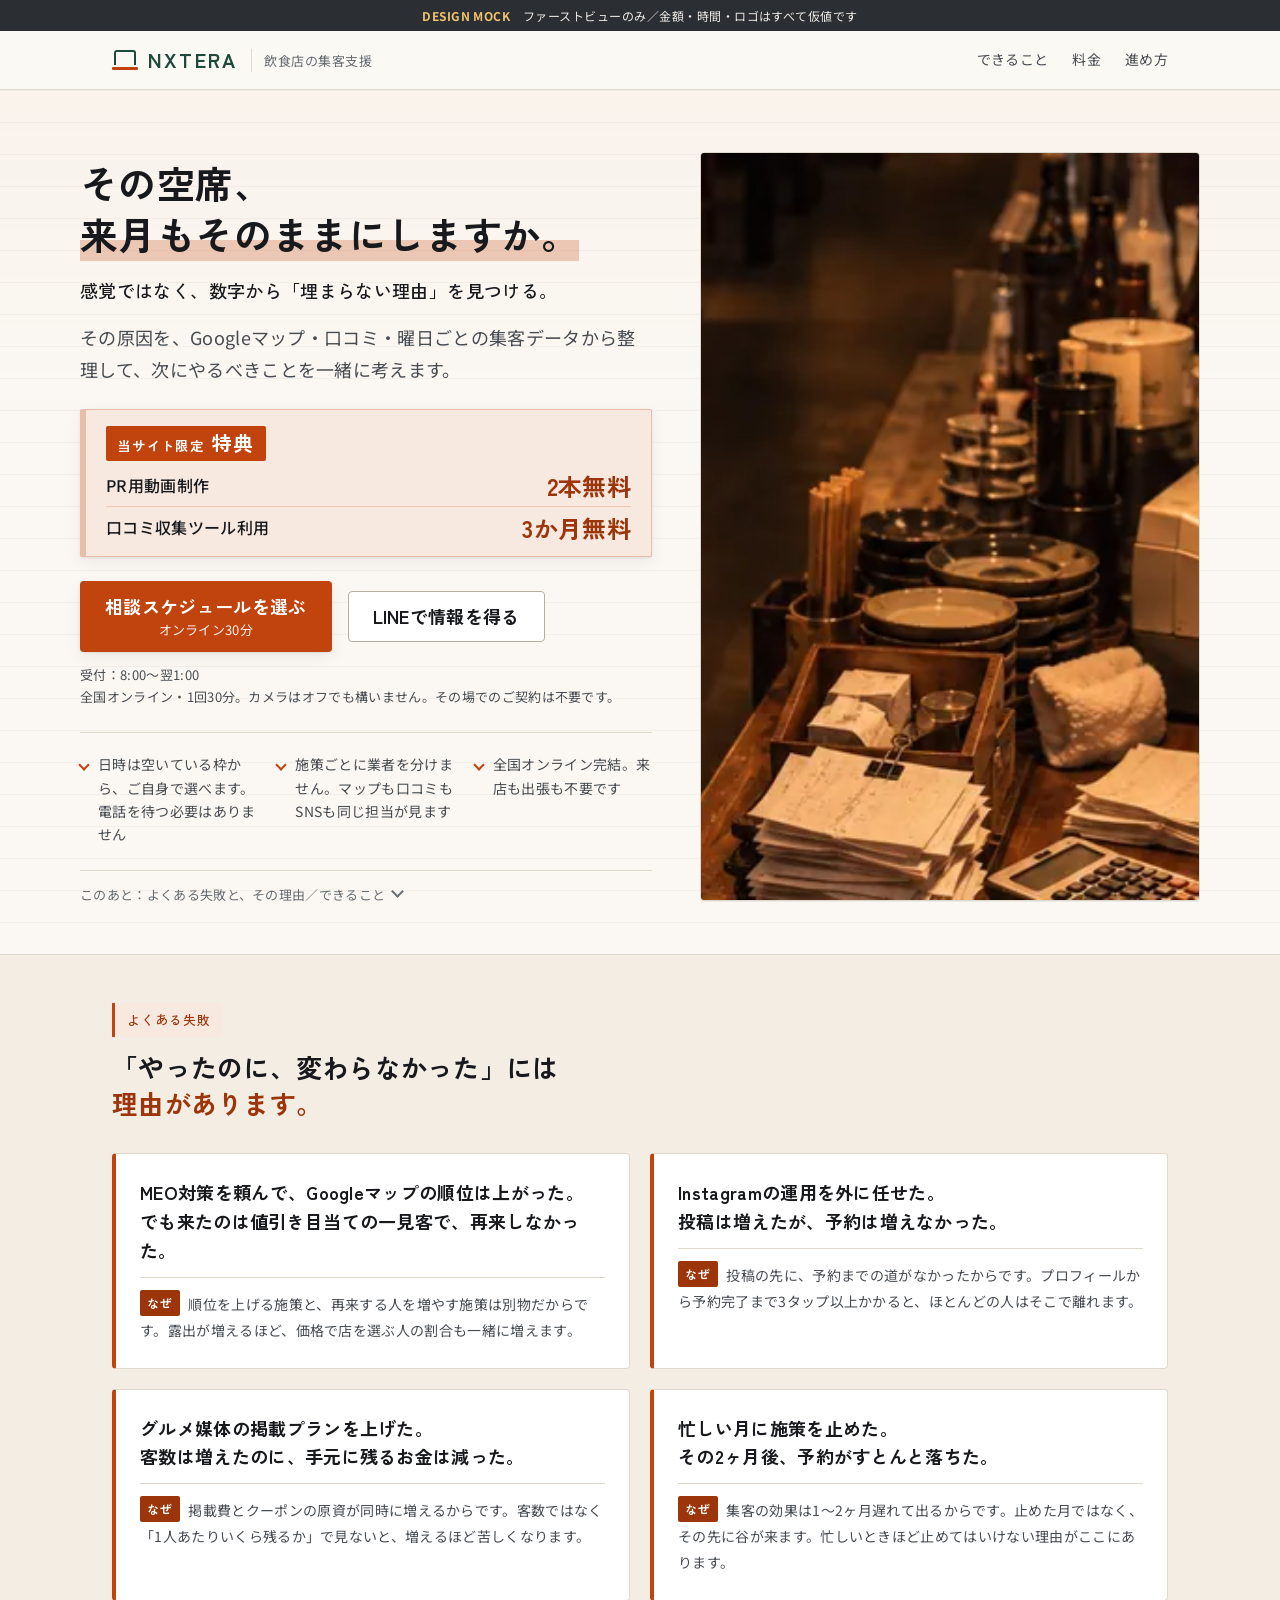
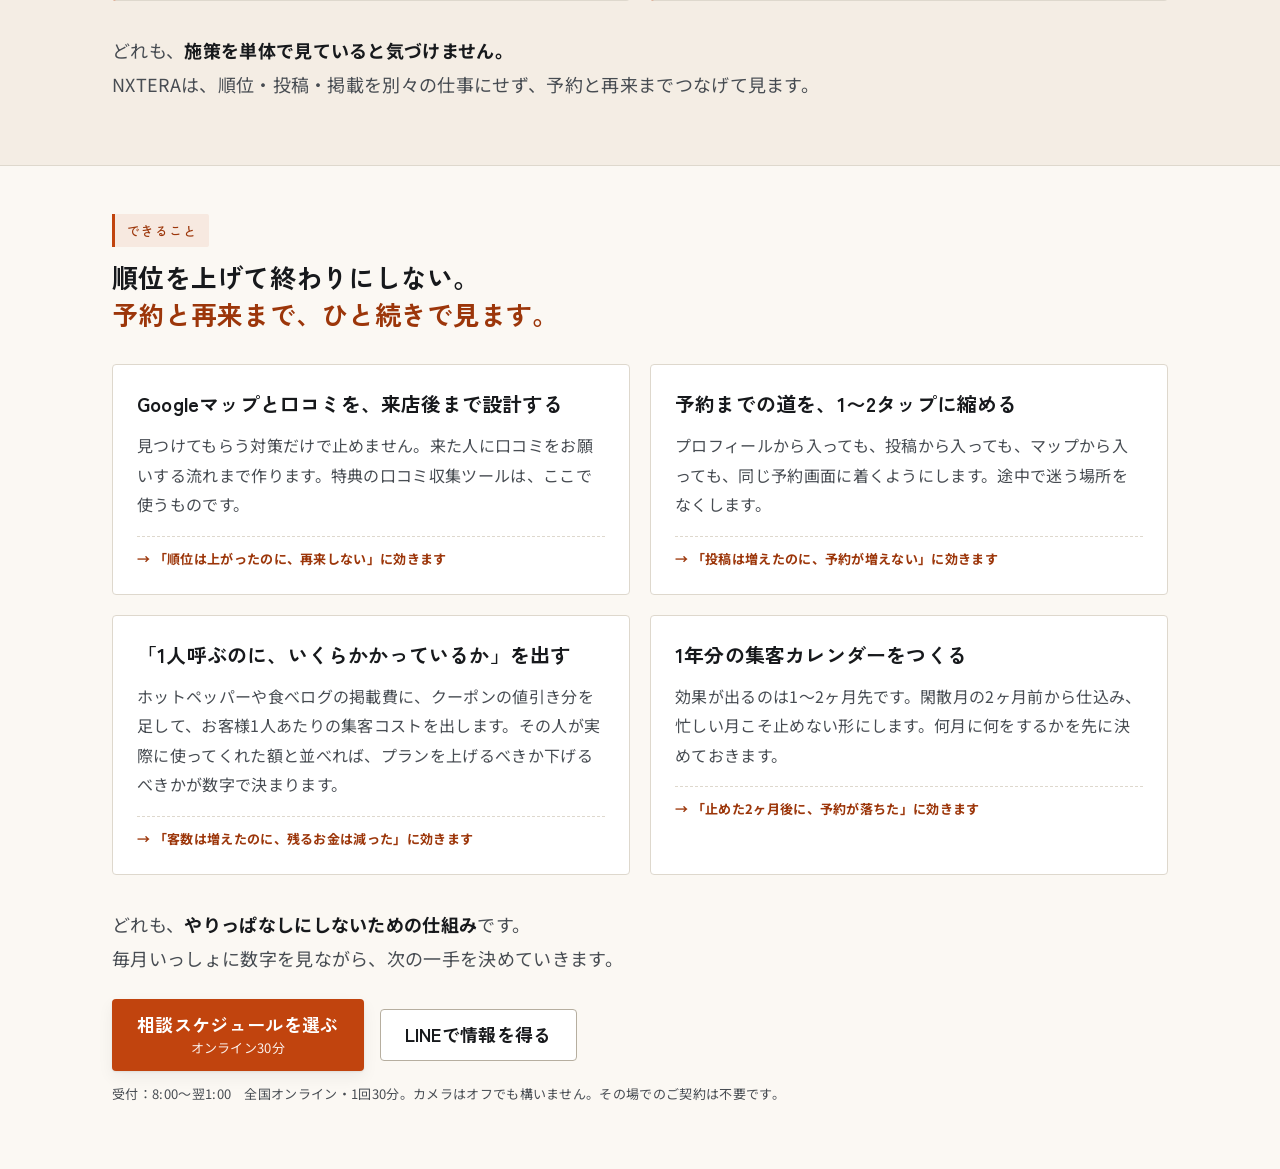
==== commit c8276101: "Show a cropped band image on small screens for 01 and 02 縦位置のままスマホに出すとFVが1画面に収まらないため、原本から2:1の帯に 切り出し" ====
--- a/Duo_LPモック/01-shukyaku-inshoku.html
+++ b/Duo_LPモック/01-shukyaku-inshoku.html
@@ -65,7 +65,7 @@
       </div>
 
       <div class="ctas">
-        <a class="btn btn--main" href="05-shindan-yoyaku.html#yoyaku">相談スケジュールを選ぶ
+        <a class="btn btn--main" href="07-yoyaku.html">相談スケジュールを選ぶ
           <span class="btn__note">オンライン30分</span>
         </a>
         <a class="btn btn--sub" href="#">LINEで情報を得る</a>
@@ -87,9 +87,12 @@
 
     <!-- ビジュアル枠：外部画像は一切読み込まず、インラインSVGの線画で構図を示す -->
     <aside class="shot" aria-label="閉店後のカウンターで締め作業をする店主の写真">
-      <img class="shot__img" src="images/01-inshoku-hero-v.webp"
+      <picture>
+        <source media="(max-width:859px)" srcset="images/01-inshoku-sp21.webp" width="800" height="400">
+        <img class="shot__img" src="images/01-inshoku-hero-v.webp"
            width="880" height="1320" loading="eager" decoding="async"
            alt="閉店後の居酒屋のカウンター。消灯した客席を背に、伝票の束と電卓を前にしてスマートフォンを見る店主。">
+      </picture>
 
     </aside>
 
@@ -158,7 +161,7 @@
     毎月いっしょに数字を見ながら、次の一手を決めていきます。</p>
 
     <div class="ctas ctas--center">
-      <a class="btn btn--main" href="05-shindan-yoyaku.html#yoyaku">相談スケジュールを選ぶ
+      <a class="btn btn--main" href="07-yoyaku.html">相談スケジュールを選ぶ
         <span class="btn__note">オンライン30分</span>
       </a>
       <a class="btn btn--sub" href="#">LINEで情報を得る</a>
@@ -170,9 +173,18 @@
 <!-- SP固定CTAバー：3ラベル -->
 <nav class="bar" aria-label="主要アクション">
   <a class="bar__s" href="#">LINEで<br>情報</a>
-  <a class="bar__p" href="05-shindan-yoyaku.html#yoyaku">日程を選ぶ<small>8:00〜翌1:00</small></a>
+  <a class="bar__p" href="07-yoyaku.html">日程を選ぶ<small>8:00〜翌1:00</small></a>
   <a class="bar__s" href="#shippai">よくある<br>失敗</a>
 </nav>
 
+<script>
+  /* 戻る操作やブラウザのスクロール位置の復元で、ページ途中から表示されることがある。
+     ハッシュ指定がないときは必ず先頭から見せる。 */
+  if ('scrollRestoration' in history) history.scrollRestoration = 'manual';
+  window.addEventListener('load', function () {
+    if (!location.hash) window.scrollTo(0, 0);
+  });
+</script>
+
 </body>
 </html>
--- a/Duo_LPモック/tokens.css
+++ b/Duo_LPモック/tokens.css
@@ -100,6 +100,10 @@
 body[data-domain="shikin"]{         /* 資金繰り：濃紺。金融機関の文脈 */
   --c-accent:#2F5D8C; --c-accent-deep:#264B71; --c-accent-soft:#E5EBF2;
 }
+body[data-domain="tougou"]{         /* 統合版。業種に寄せずブランド色で通す */
+  --c-accent:var(--c-brand); --c-accent-deep:var(--c-brand-deep);
+  --c-accent-soft:var(--c-brand-soft);
+}
 body[data-domain="shindan"]{        /* 診断・予約：ブランド色そのまま */
   --c-accent:var(--c-brand); --c-accent-deep:var(--c-brand-deep);
   --c-accent-soft:var(--c-brand-soft);
@@ -378,6 +382,49 @@
   .card__d{font-size:var(--fs-400);}
 }
 
+/* ---------- 統合版（06）専用 ---------- */
+/* 2業種を並べて、1枚で両方を扱うことを最初に示す */
+.shots{display:none;gap:var(--s-4);}
+@media (min-width:860px){
+  .shots{display:grid;grid-template-columns:1fr 1fr;align-content:center;}
+  body[data-domain="tougou"] .fv__in{grid-template-columns:minmax(0,1fr) 440px;align-items:center;}
+}
+@media (min-width:1120px){
+  body[data-domain="tougou"] .fv__in{grid-template-columns:minmax(0,1fr) 500px;}
+}
+.shots__i{margin:0;}
+.shots__i img{
+  display:block;width:100%;height:auto;aspect-ratio:2/3;object-fit:cover;
+  border:1px solid var(--c-line);border-radius:var(--r-2);background:var(--c-bg-sunk);
+}
+.shots__i figcaption{
+  margin-top:var(--s-2);font-size:var(--fs-200);font-weight:700;
+  color:var(--c-ink-2);letter-spacing:.04em;text-align:center;
+}
+
+/* 業種タブ */
+.tabs{
+  display:flex;gap:var(--s-2);margin-top:var(--s-6);
+  border-bottom:1px solid var(--c-line);
+}
+.tab{
+  appearance:none;background:none;border:0;cursor:pointer;
+  padding:var(--s-3) var(--s-5);min-height:var(--tap);
+  font-family:var(--f-head);font-weight:700;font-size:var(--fs-400);
+  color:var(--c-ink-2);border-bottom:3px solid transparent;
+  margin-bottom:-1px;transition:color .15s ease,border-color .15s ease;
+}
+.tab:hover{color:var(--c-ink);}
+.tab[aria-selected="true"]{color:var(--c-accent-deep);border-bottom-color:var(--c-accent);}
+.tab:focus-visible{outline:2px solid var(--c-accent);outline-offset:2px;}
+.panel{padding-top:var(--s-6);}
+.panel:focus{outline:none;}
+.eyebrow--sub{margin-top:var(--s-6);}
+.panel .fails,.panel .shien{margin-top:var(--s-4);}
+@media (min-width:860px){
+  .tab{font-size:var(--fs-500);padding:var(--s-3) var(--s-6);}
+}
+
 /* ---------- Buttons ---------- */
 .ctas{margin-top:var(--s-6);display:flex;flex-direction:column;gap:var(--s-3);}
 @media (min-width:860px){
@@ -447,7 +494,20 @@
 }
 /* 飲食は縦位置に差し替え済み。右カラムの高さが左の文字カラムに近づき、
    キャプションを外したあとの縦の余白が埋まる。 */
-body[data-domain="inshoku"] .shot__img{aspect-ratio:2/3;}
+body[data-domain="inshoku"] .shot__img,
+body[data-domain="biyo"]    .shot__img{aspect-ratio:2/3;}
+
+/* SPでは縦位置のまま縮小するとFVが1画面に収まらないため、
+   2:1の帯に切り出した別ファイルへ差し替える（<picture>のsourceで切替）。
+   キャッチより上に置き、開いた瞬間に業種が伝わるようにする。 */
+@media (max-width:859px){
+  body[data-domain="inshoku"] .fv__in,
+  body[data-domain="biyo"]    .fv__in{display:flex;flex-direction:column;}
+  body[data-domain="inshoku"] .shot,
+  body[data-domain="biyo"]    .shot{display:block;order:-1;margin-bottom:var(--s-5);}
+  body[data-domain="inshoku"] .shot__img,
+  body[data-domain="biyo"]    .shot__img{aspect-ratio:2/1;}
+}
 .shot__label{
   position:absolute;top:10px;left:10px;z-index:2;
   font-size:var(--fs-100);letter-spacing:.08em;color:var(--c-ink-2);
@@ -588,7 +648,7 @@
 body[data-domain="biyo"] .il-s{stroke-width:1.25;stroke-opacity:.62;}
 body[data-domain="biyo"] .il-s--thin{stroke-width:.9;stroke-opacity:.38;}
 @media (min-width:860px){
-  body[data-domain="biyo"] .fv__in{grid-template-columns:minmax(0,1fr) 440px;gap:var(--s-16);}
+  body[data-domain="biyo"] .fv__in{grid-template-columns:minmax(0,1fr) 440px;gap:var(--s-16);align-items:center;}
 }
 /* 飲食：右カラムは写真1枚のみ（キャプションを外した）。
    縦に切ると奥の客席が切れて「閉店後」が伝わらなくなるため、比率は3:2のまま。
@@ -612,17 +672,22 @@
 @media (min-width:860px){
   body[data-domain="inshoku"] .catch{font-size:clamp(27px, 3.1vw, 38px);}
 }
+/* 理美容のキャッチ1行目「予約が入らない理由、」は10文字。
+   860〜999pxで左カラムが最も狭くなるため、そこを基準に上限を決める。 */
+body[data-domain="biyo"] .catch{font-size:min(6.8vw, 27px);}
+body[data-domain="tougou"] .catch{font-size:min(6.8vw, 27px);}
+/* 固定費のキャッチ2行目「見直したのはいつですか。」は12文字 */
+body[data-domain="kotehi"] .catch{font-size:min(6.6vw, 26px);}
+@media (min-width:860px){
+  body[data-domain="biyo"] .catch{font-size:clamp(27px, 3.3vw, 42px);}
+  body[data-domain="tougou"] .catch{font-size:clamp(27px, 3.1vw, 40px);}
+  body[data-domain="kotehi"] .catch{font-size:clamp(27px, 3.0vw, 38px);}
+}
 @media (min-width:1120px){
   body[data-domain="biyo"] .fv__in{grid-template-columns:minmax(0,1fr) 520px;}
 }
-/* SPでも絵を見せる（この業種だけ）。横長の帯で、FV高さは1.2画面以内に収める。 */
-@media (max-width:859px){
-  body[data-domain="biyo"] .fv__in{display:flex;flex-direction:column;}
-  body[data-domain="biyo"] .shot{display:flex;order:-1;margin-bottom:var(--s-5);}
-  body[data-domain="biyo"] .shot__fig{height:104px;}
-  body[data-domain="biyo"] .shot__cap{display:none;}
-  body[data-domain="biyo"] .shot__label{top:8px;left:8px;}
-}
+/* ビジュアルは01と同じくPCのみ表示。縦位置の写真に差し替える前提のため、
+   SPで横帯に切り抜く旧仕様（高さ104px）は廃止した。 */
 
 /* ============================================================
    SP固定CTAバー（3ラベル・44px以上）
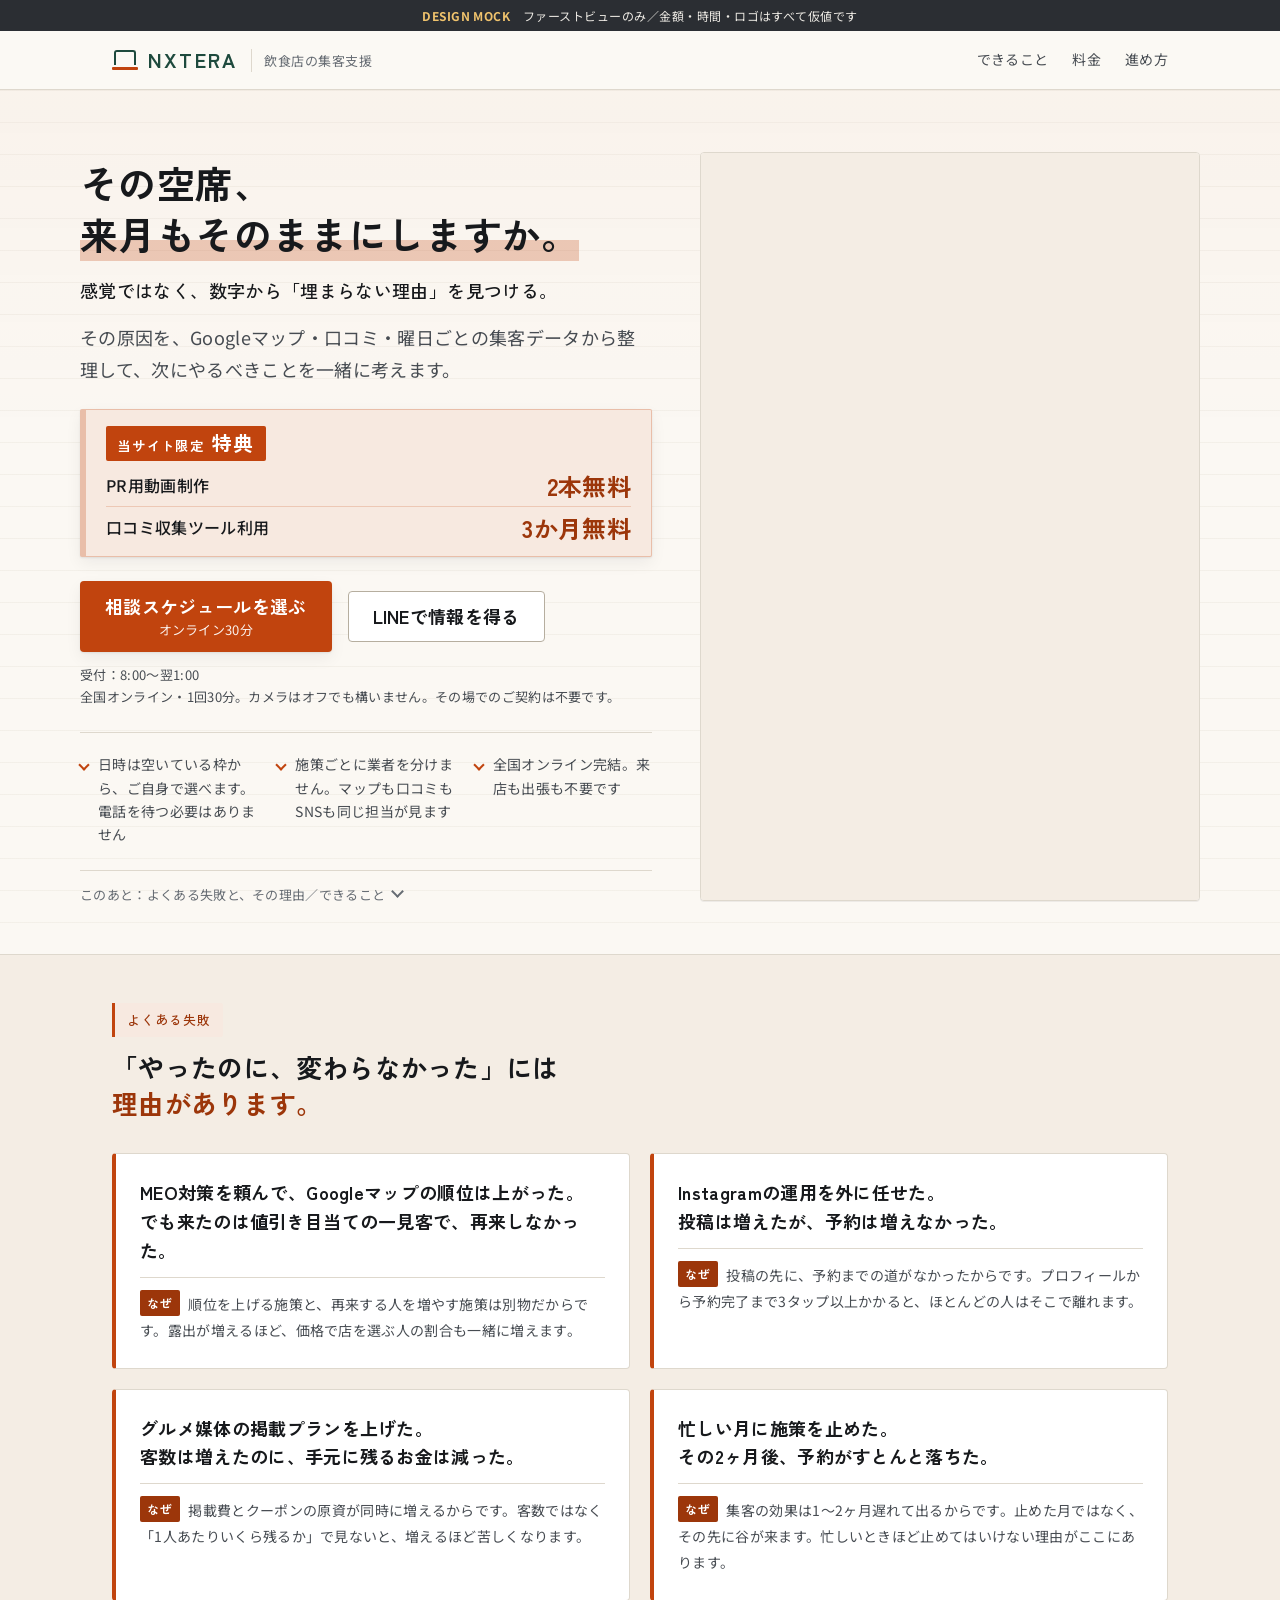
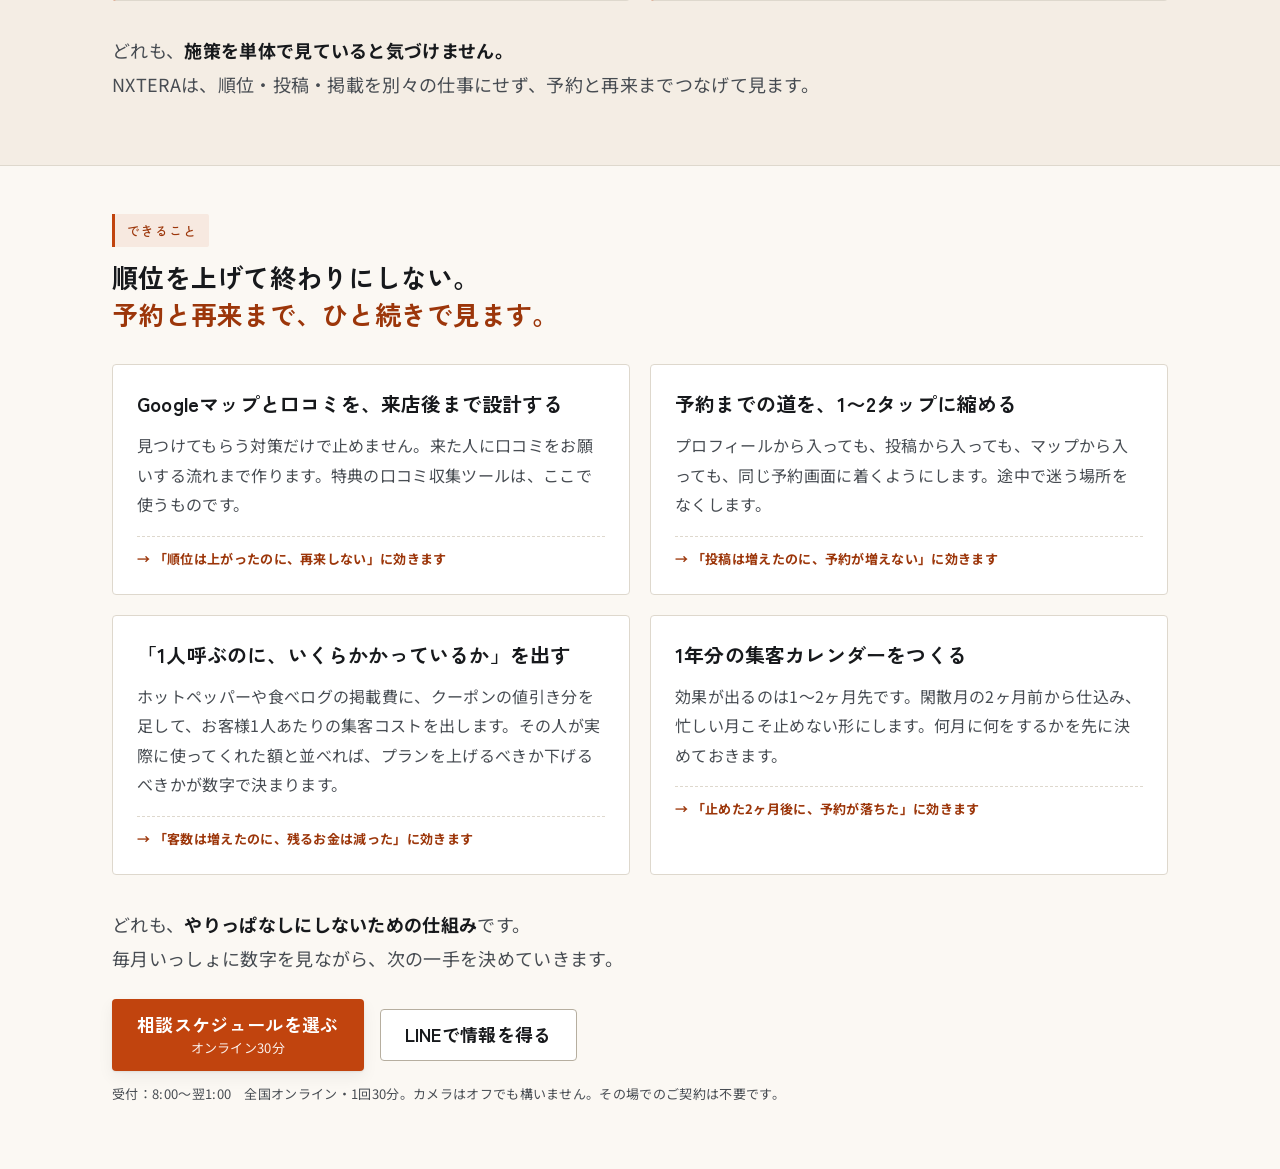
==== commit d6cfb4c5: "Widen the small-screen images so the scene is readable 2:1の帯にしたところ、何の写真か分からなくなった。縦位置写真から2:1を切り出すと 画面" ====
--- a/Duo_LPモック/01-shukyaku-inshoku.html
+++ b/Duo_LPモック/01-shukyaku-inshoku.html
@@ -88,7 +88,7 @@
     <!-- ビジュアル枠：外部画像は一切読み込まず、インラインSVGの線画で構図を示す -->
     <aside class="shot" aria-label="閉店後のカウンターで締め作業をする店主の写真">
       <picture>
-        <source media="(max-width:859px)" srcset="images/01-inshoku-sp21.webp" width="800" height="400">
+        <source media="(max-width:859px)" srcset="images/01-inshoku-sp.webp" width="800" height="533">
         <img class="shot__img" src="images/01-inshoku-hero-v.webp"
            width="880" height="1320" loading="eager" decoding="async"
            alt="閉店後の居酒屋のカウンター。消灯した客席を背に、伝票の束と電卓を前にしてスマートフォンを見る店主。">
--- a/Duo_LPモック/tokens.css
+++ b/Duo_LPモック/tokens.css
@@ -497,16 +497,18 @@
 body[data-domain="inshoku"] .shot__img,
 body[data-domain="biyo"]    .shot__img{aspect-ratio:2/3;}
 
-/* SPでは縦位置のまま縮小するとFVが1画面に収まらないため、
-   2:1の帯に切り出した別ファイルへ差し替える（<picture>のsourceで切替）。
-   キャッチより上に置き、開いた瞬間に業種が伝わるようにする。 */
+/* SPでは縦位置のまま縮小するとFVが1画面に収まらないため、横長の別ファイルへ
+   差し替える（<picture>のsourceで切替）。キャッチより上に置き、開いた瞬間に
+   業種が伝わるようにする。
+   比率は3:2。2:1まで詰めると、縦位置写真から切り出した場合に画面の1/3しか
+   使えず「何の写真か分からない寄り」になったため、高さを優先した。 */
 @media (max-width:859px){
   body[data-domain="inshoku"] .fv__in,
   body[data-domain="biyo"]    .fv__in{display:flex;flex-direction:column;}
   body[data-domain="inshoku"] .shot,
   body[data-domain="biyo"]    .shot{display:block;order:-1;margin-bottom:var(--s-5);}
   body[data-domain="inshoku"] .shot__img,
-  body[data-domain="biyo"]    .shot__img{aspect-ratio:2/1;}
+  body[data-domain="biyo"]    .shot__img{aspect-ratio:3/2;}
 }
 .shot__label{
   position:absolute;top:10px;left:10px;z-index:2;
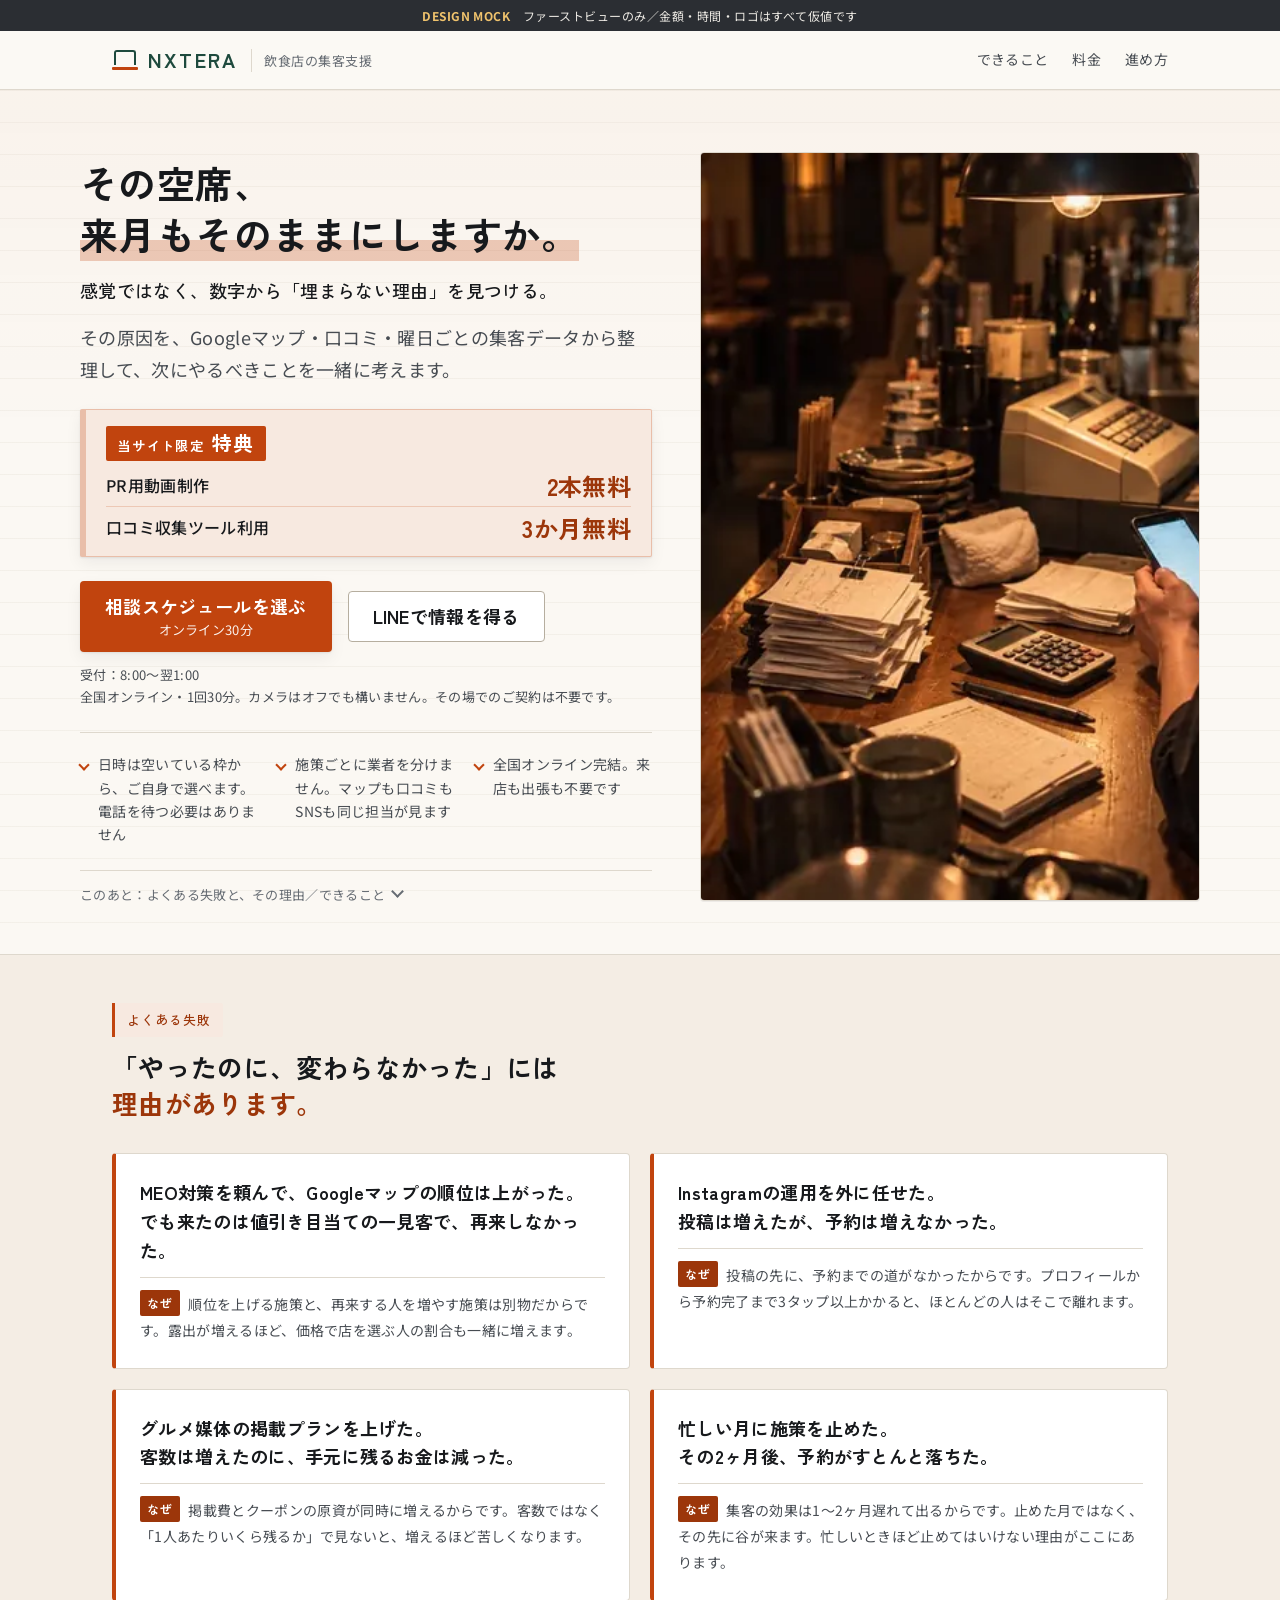
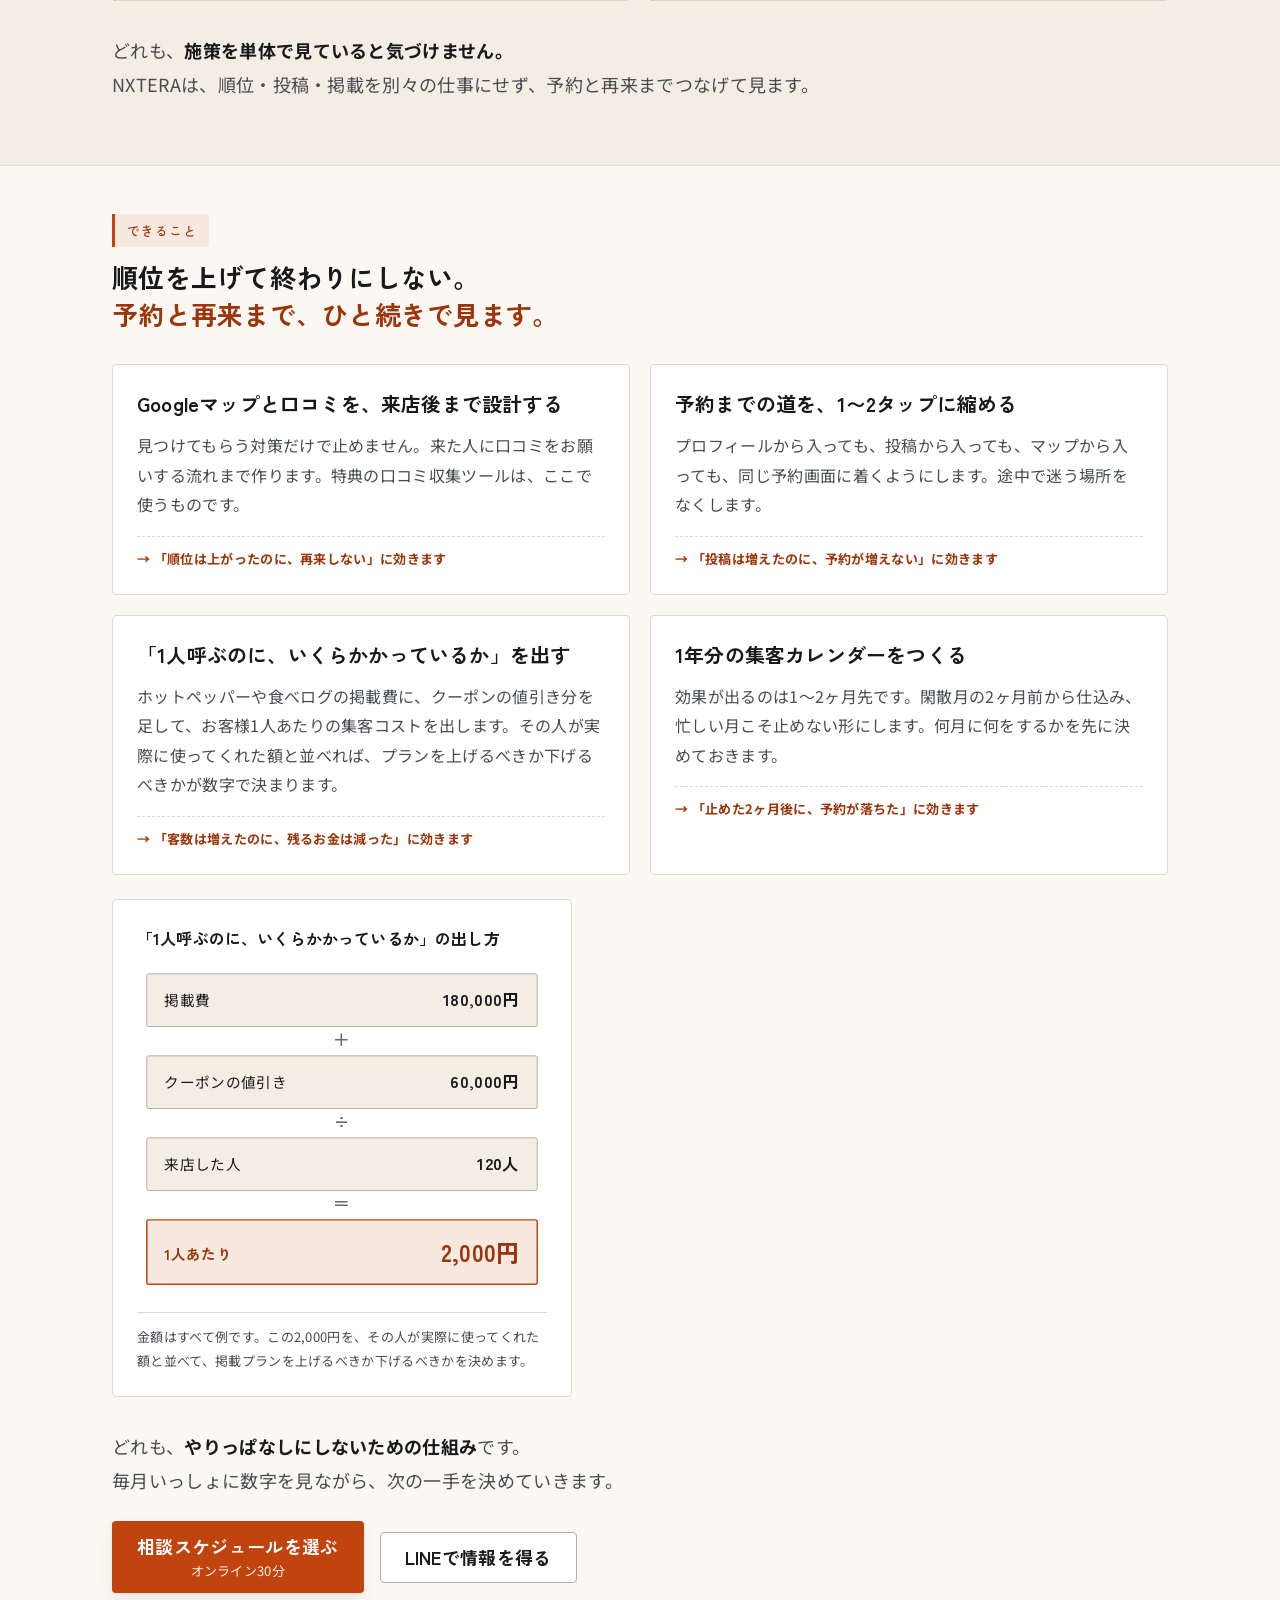
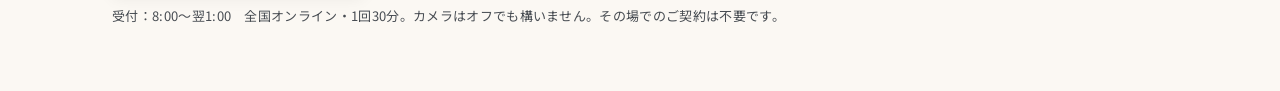
==== commit 3c493e84: "Add a cost-per-customer diagram to the restaurant LP 「1人呼ぶのに、いくらかかっているか」は文章だけだと何を計算するのか 伝わらないため、計算式そ" ====
--- a/Duo_LPモック/01-shukyaku-inshoku.html
+++ b/Duo_LPモック/01-shukyaku-inshoku.html
@@ -157,6 +157,41 @@
       </li>
     </ul>
 
+    <figure class="dg">
+      <figcaption class="dg__h">「1人呼ぶのに、いくらかかっているか」の出し方</figcaption>
+
+      <svg class="dg__fig" viewBox="0 0 420 336" role="img"
+           aria-label="掲載費18万円とクーポンの値引き6万円を足し、来店した人120人で割ると、1人あたり2,000円になることを示す図。">
+        <!-- 掲載費 -->
+        <rect class="dg-box" x="10" y="6" width="400" height="54" rx="2"/>
+        <text class="dg-t"  x="28"  y="39">掲載費</text>
+        <text class="dg-n"  x="392" y="39" text-anchor="end">180,000円</text>
+
+        <text class="dg-op" x="210" y="80" text-anchor="middle">＋</text>
+
+        <!-- クーポンの値引き -->
+        <rect class="dg-box" x="10" y="90" width="400" height="54" rx="2"/>
+        <text class="dg-t"  x="28"  y="123">クーポンの値引き</text>
+        <text class="dg-n"  x="392" y="123" text-anchor="end">60,000円</text>
+
+        <text class="dg-op" x="210" y="164" text-anchor="middle">÷</text>
+
+        <!-- 来店した人 -->
+        <rect class="dg-box" x="10" y="174" width="400" height="54" rx="2"/>
+        <text class="dg-t"  x="28"  y="207">来店した人</text>
+        <text class="dg-n"  x="392" y="207" text-anchor="end">120人</text>
+
+        <text class="dg-op" x="210" y="248" text-anchor="middle">＝</text>
+
+        <!-- 1人あたり -->
+        <rect class="dg-fill" x="10" y="258" width="400" height="66" rx="2"/>
+        <text class="dg-tb" x="28"  y="299">1人あたり</text>
+        <text class="dg-nb" x="392" y="301" text-anchor="end">2,000円</text>
+      </svg>
+
+      <p class="dg__n">金額はすべて例です。この2,000円を、その人が実際に使ってくれた額と並べて、掲載プランを上げるべきか下げるべきかを決めます。</p>
+    </figure>
+
     <p class="sec__close">どれも、<b>やりっぱなしにしないための仕組み</b>です。<br>
     毎月いっしょに数字を見ながら、次の一手を決めていきます。</p>
 
--- a/Duo_LPモック/tokens.css
+++ b/Duo_LPモック/tokens.css
@@ -423,6 +423,35 @@
 .panel .fails,.panel .shien{margin-top:var(--s-4);}
 @media (min-width:860px){
   .tab{font-size:var(--fs-500);padding:var(--s-3) var(--s-6);}
+}
+
+/* 計算の図（.dg）
+   SVGのプレゼンテーション属性では var() が効かないため、色も書体も必ずクラスで当てる。
+   viewBoxは縦積みの420幅。スマホで縮んでも文字が潰れない比率にしてある。 */
+.dg{
+  margin:var(--s-8) 0 0;max-width:460px;
+  background:var(--c-surface);border:1px solid var(--c-line);
+  border-radius:var(--r-2);padding:var(--s-5);
+}
+.dg__h{
+  font-family:var(--f-head);font-weight:700;font-size:var(--fs-400);
+  color:var(--c-ink);letter-spacing:var(--ls-head);
+}
+.dg__fig{display:block;width:100%;height:auto;margin-top:var(--s-4);}
+.dg__n{
+  margin-top:var(--s-4);padding-top:var(--s-3);
+  border-top:1px solid var(--c-line);
+  font-size:var(--fs-200);line-height:1.8;color:var(--c-ink-2);
+}
+.dg-box{fill:var(--c-bg-sunk);stroke:var(--c-line-strong);stroke-width:1;}
+.dg-fill{fill:var(--c-accent-soft);stroke:var(--c-accent);stroke-width:1.5;}
+.dg-t{fill:var(--c-ink);font-family:var(--f-body);font-size:15px;}
+.dg-n{fill:var(--c-ink);font-family:var(--f-head);font-size:17px;font-weight:700;}
+.dg-op{fill:var(--c-ink-3);font-family:var(--f-head);font-size:17px;font-weight:700;}
+.dg-tb{fill:var(--c-accent-deep);font-family:var(--f-head);font-size:15px;font-weight:700;}
+.dg-nb{fill:var(--c-accent-deep);font-family:var(--f-head);font-size:24px;font-weight:700;}
+@media (min-width:860px){
+  .dg{margin-top:var(--s-6);padding:var(--s-6);}
 }
 
 /* ---------- Buttons ---------- */
@@ -670,7 +699,7 @@
 /* キャッチ「来月もそのままにしますか。」は13文字。
    左カラムの実寸を13文字で割った値を上限にして、2行で固定する。
    （860〜999pxは左カラムが最も狭くなるため、右カラムを360pxに絞ってある） */
-body[data-domain="inshoku"] .catch{font-size:min(6.6vw, 25px);}
+body[data-domain="inshoku"] .catch{font-size:min(6.4vw, 24px);}
 @media (min-width:860px){
   body[data-domain="inshoku"] .catch{font-size:clamp(27px, 3.1vw, 38px);}
 }
@@ -719,8 +748,15 @@
    削るのは余白と行間だけにする（可読性を落とさない）。
    ============================================================ */
 @media (max-width:859px){
+  /* 左右の余白を20px→24pxに。日本語は行長が詰まると端で読みにくくなる */
+  .wrap{padding-inline:var(--s-6);}
+  /* キャッチは蛍光マーカー状の下地が入るため、行間が詰まると帯同士が接近する */
+  .catch{line-height:1.46;}
+  .catch-sub{margin-top:var(--s-4);line-height:1.75;}
+  .ctanote{line-height:1.9;letter-spacing:.01em;}
+  .trust li{line-height:1.85;}
   .fv__in{padding-top:var(--s-6);padding-bottom:var(--s-5);}
-  .sub{line-height:1.72;}
+  .sub{line-height:1.8;letter-spacing:.01em;}
   .komi{margin-top:var(--s-5);padding:var(--s-3) var(--s-4);}
   .ctas{margin-top:var(--s-5);}
   .trust{margin-top:var(--s-5);padding-top:var(--s-4);gap:var(--s-2);}
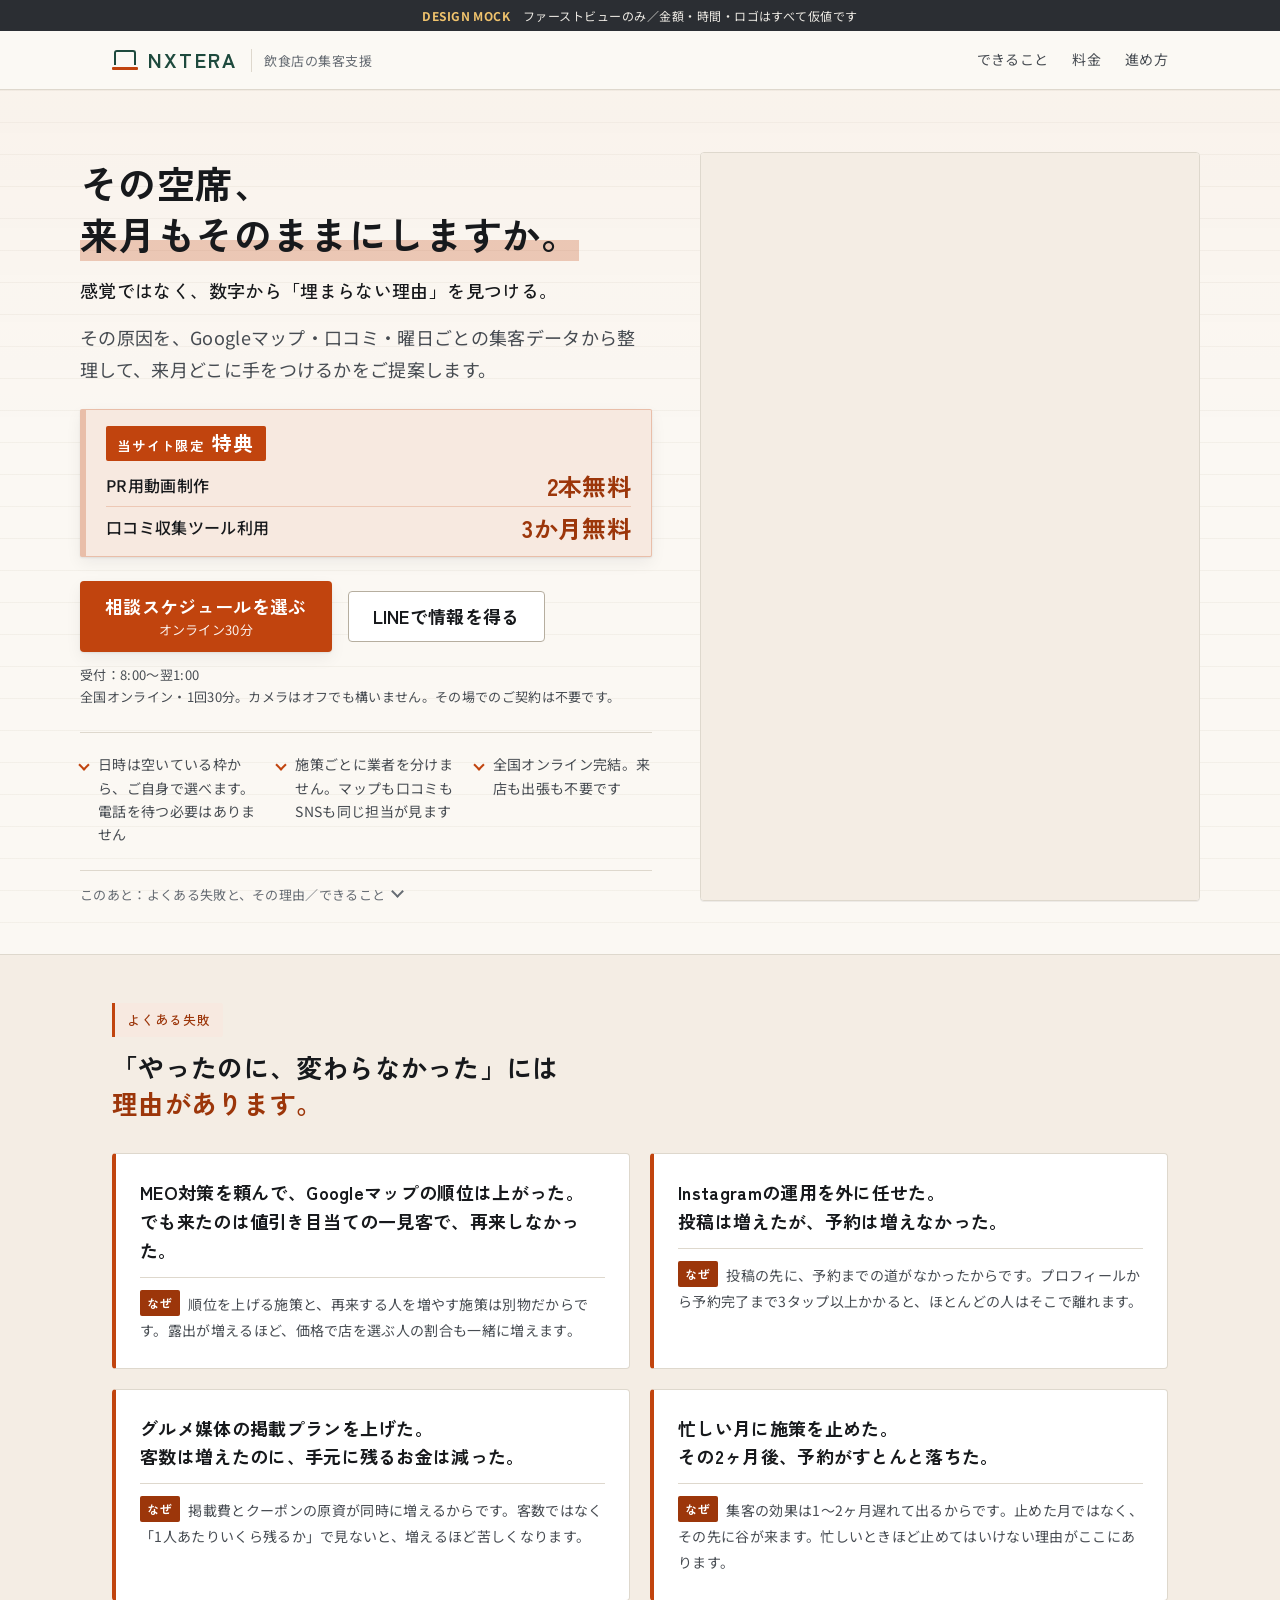
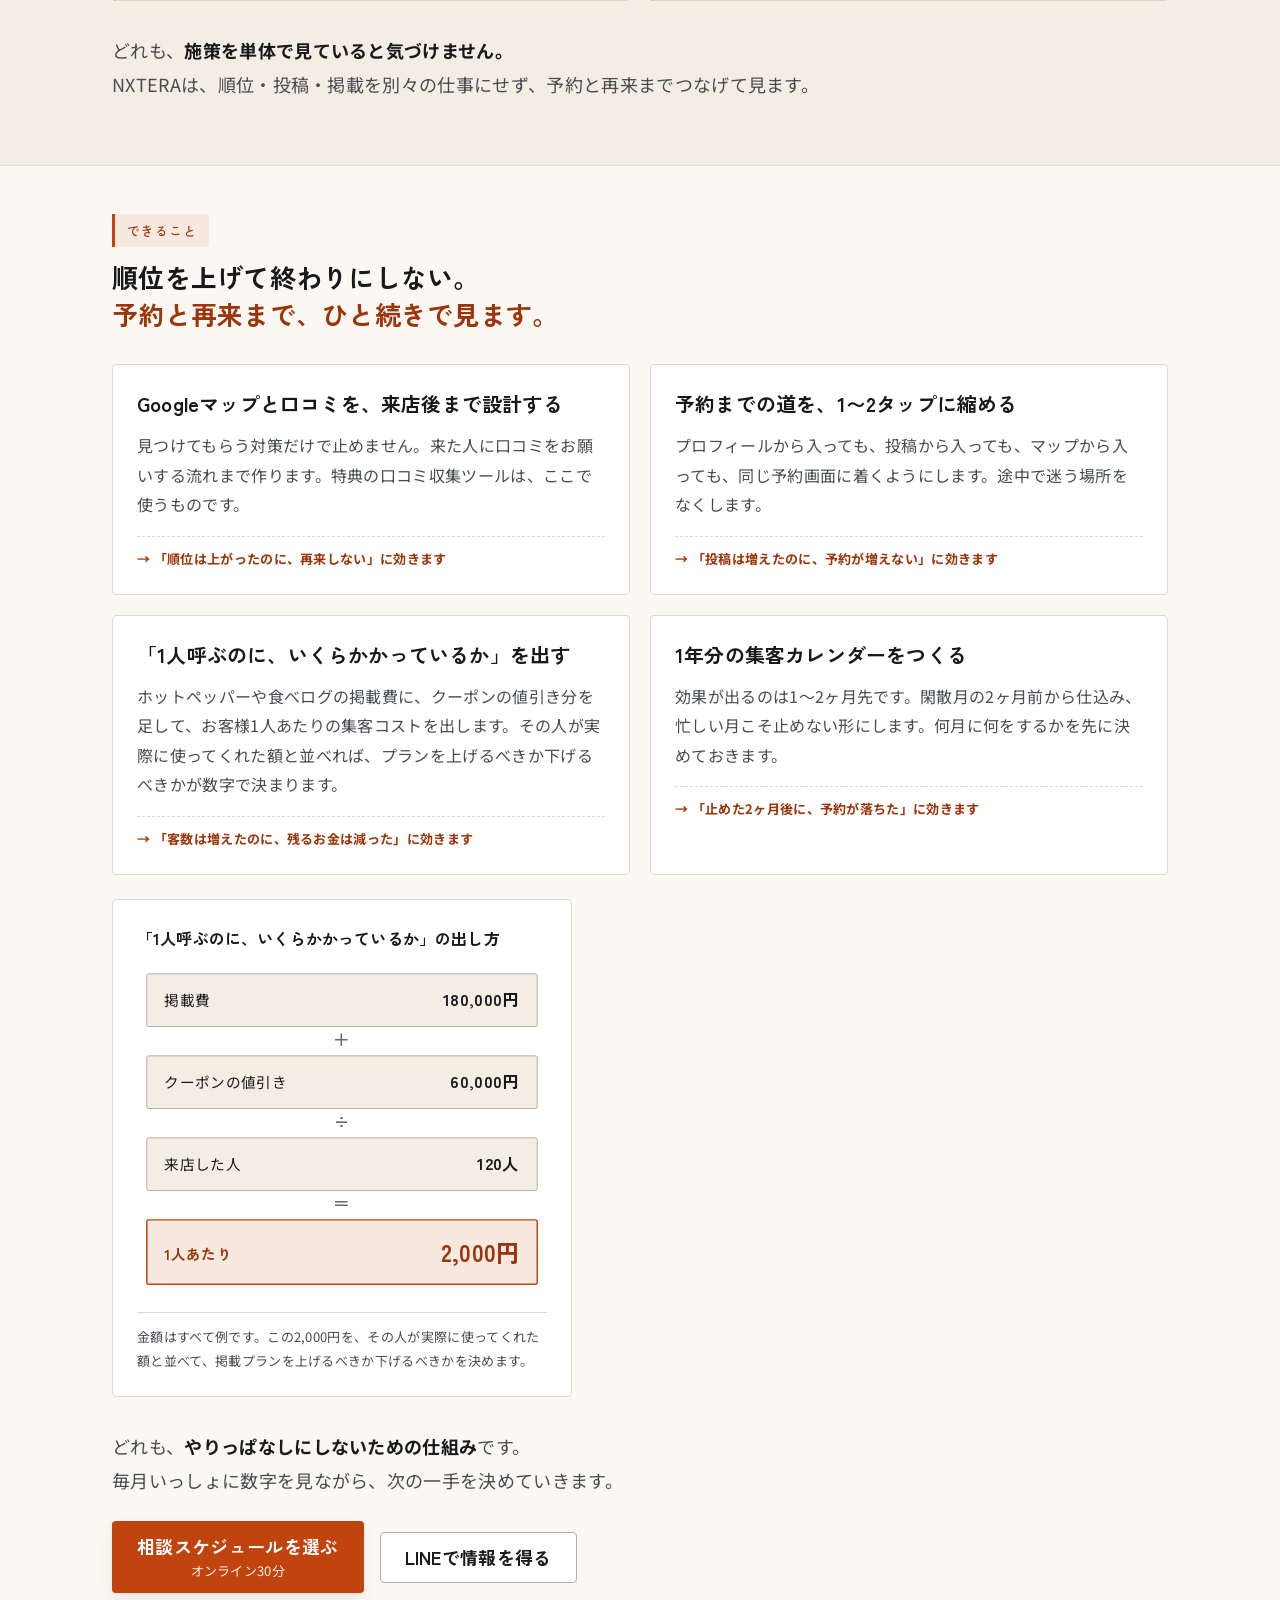
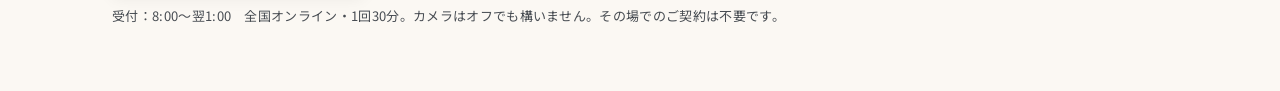
==== commit d86ca25f: "Make the FV promise concrete and proposal-led 「次にやるべきことを一緒に考えます」は受け身で、相談後に何が残るのかが 見えなかった。時間軸と主体を入れて言" ====
--- a/Duo_LPモック/01-shukyaku-inshoku.html
+++ b/Duo_LPモック/01-shukyaku-inshoku.html
@@ -52,7 +52,7 @@
 
       <p class="catch-sub">感覚ではなく、数字から「埋まらない理由」を見つける。</p>
 
-      <p class="sub">その原因を、Googleマップ・口コミ・曜日ごとの集客データから整理して、次にやるべきことを一緒に考えます。</p>
+      <p class="sub">その原因を、Googleマップ・口コミ・曜日ごとの集客データから整理して、来月どこに手をつけるかをご提案します。</p>
 
       <div class="komi komi--strong">
         <div class="komi__body">
